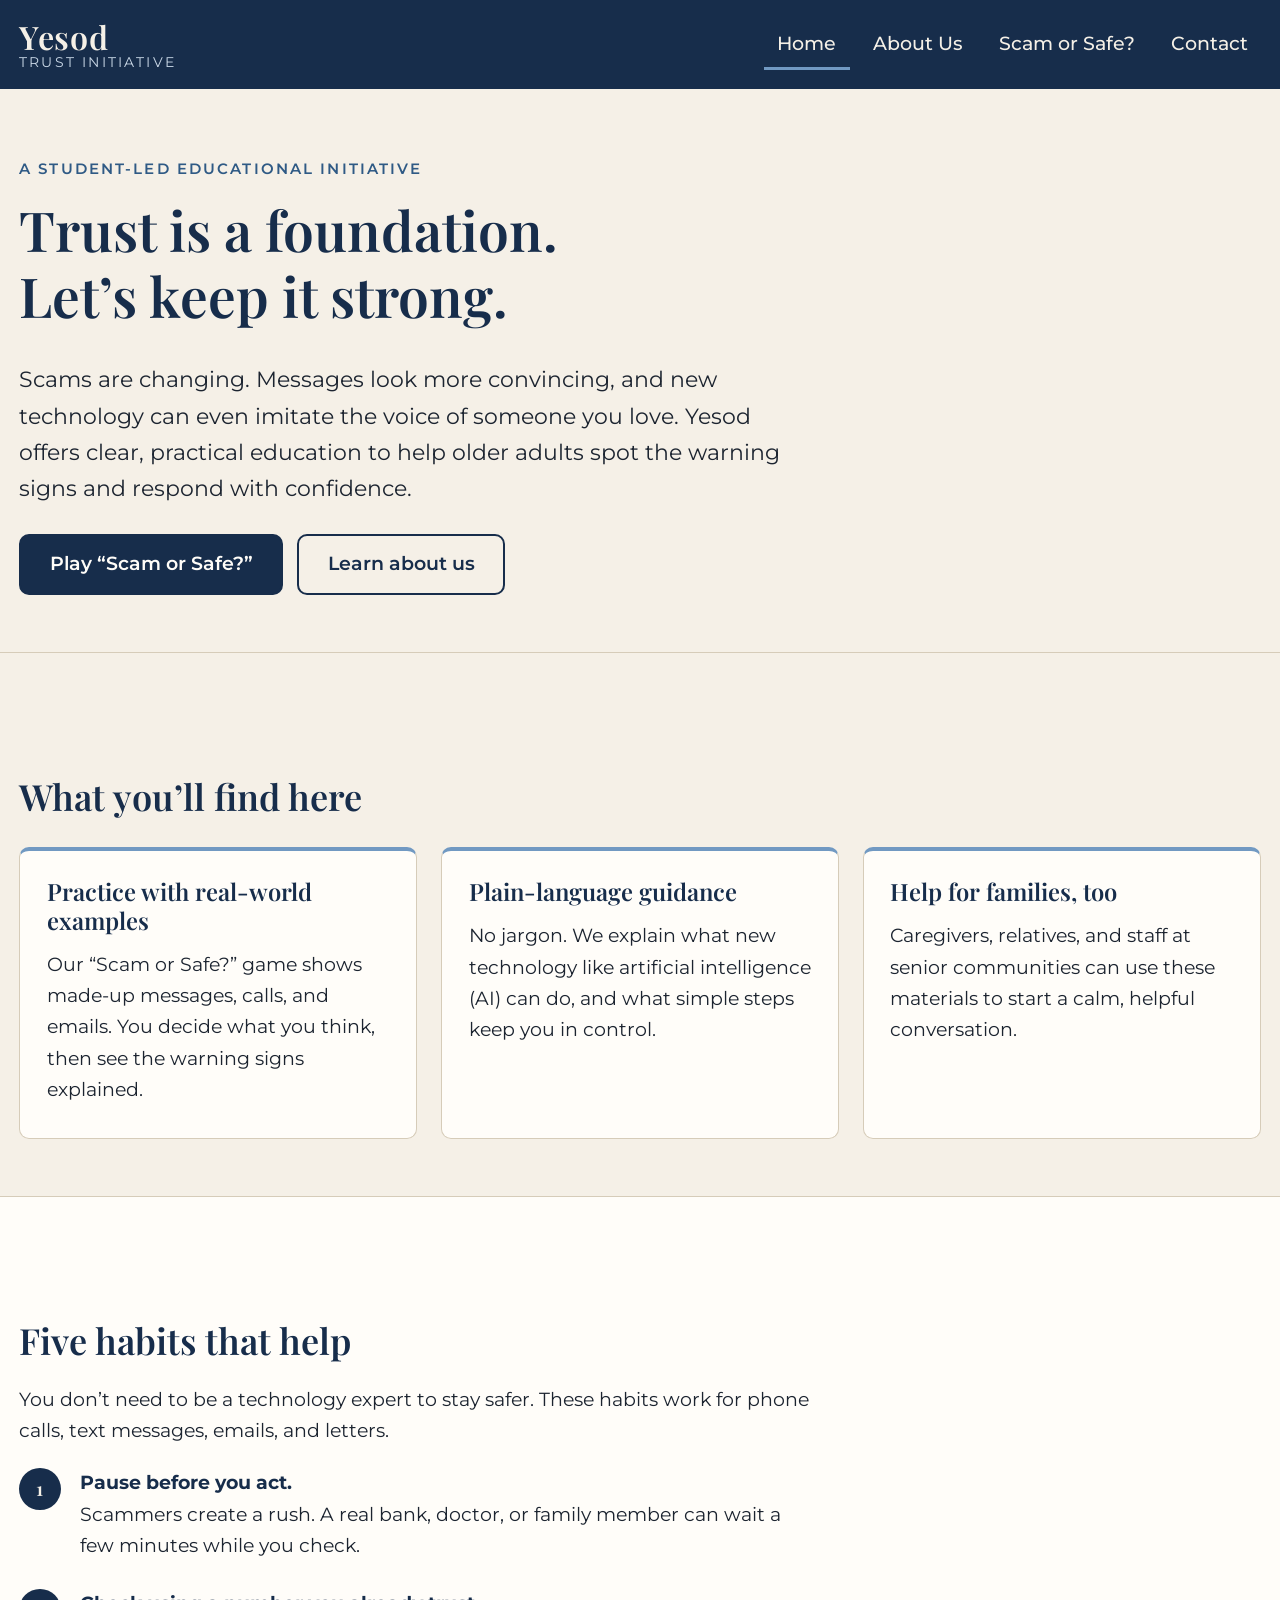
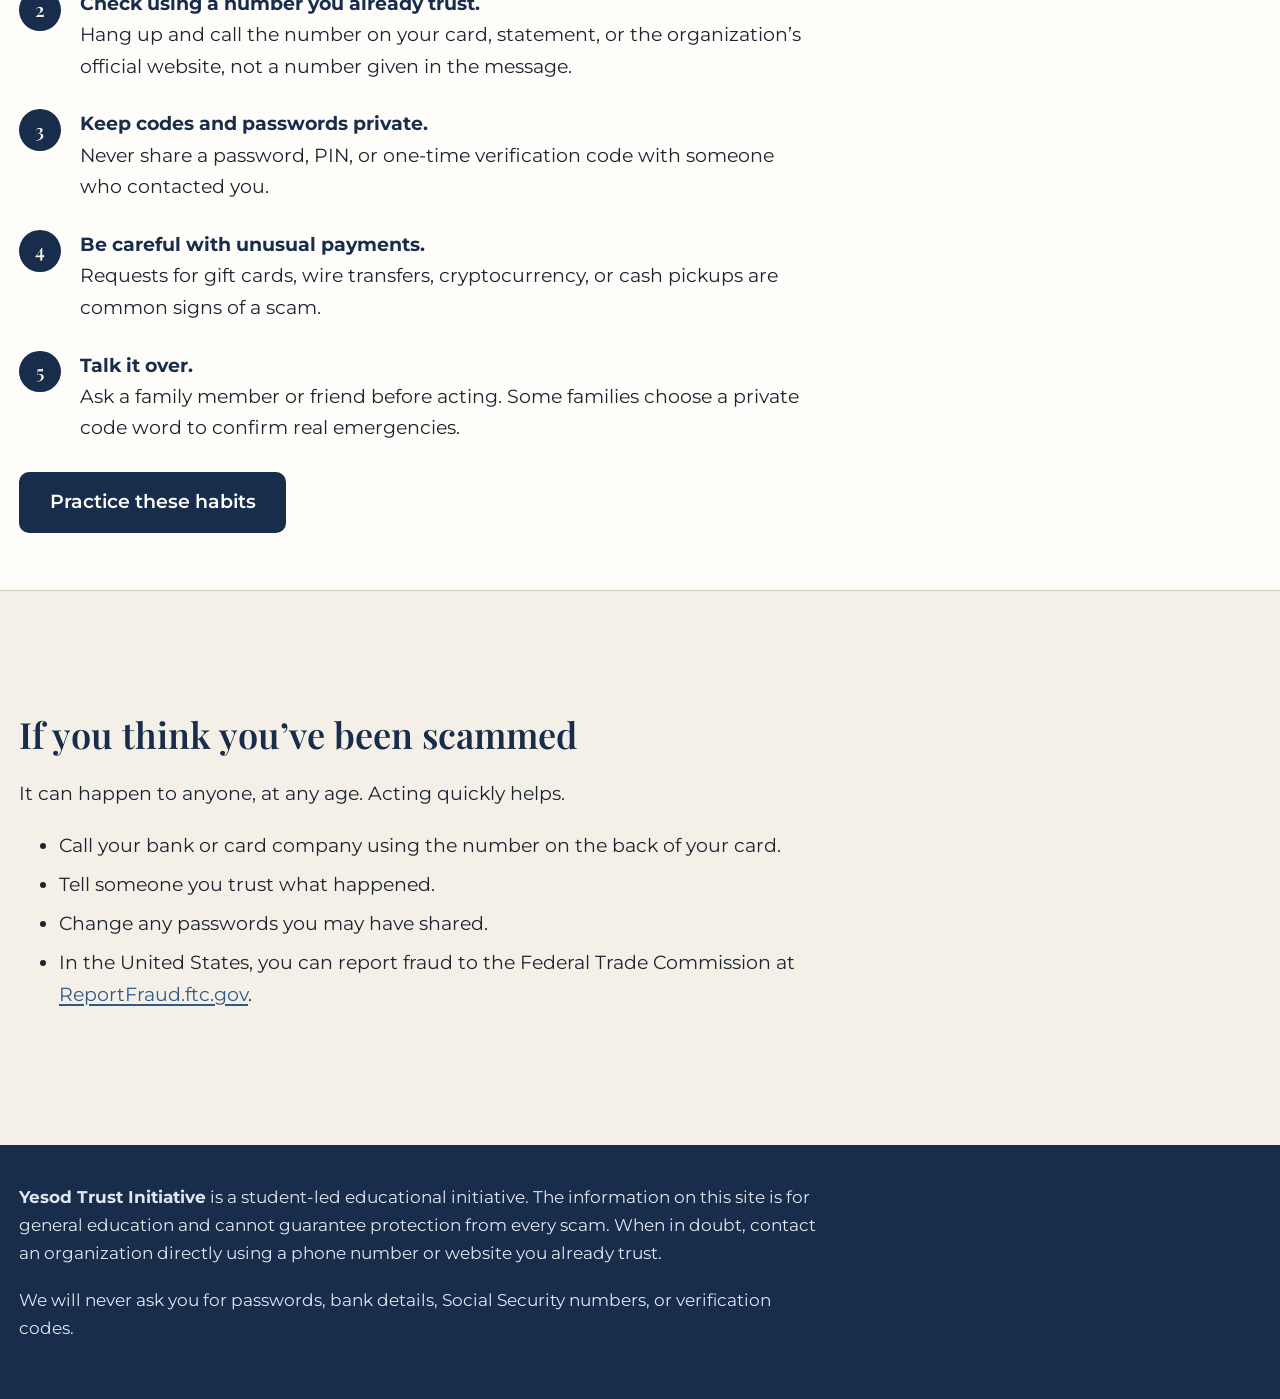
==== index.html @ 9837e4c4 "Build Yesod Trust Initiative website Static site with Home, About Us, Scam or Safe? game (12 fiction" ====
<!DOCTYPE html>
<html lang="en">
<head>
  <meta charset="utf-8">
  <meta name="viewport" content="width=device-width, initial-scale=1">
  <title>Yesod Trust Initiative</title>
  <meta name="description" content="A student-led educational initiative helping older adults recognize modern scams, understand AI-enabled fraud, and protect the trust between families.">
  <link rel="stylesheet" href="css/styles.css">
</head>
<body>
  <a class="skip-link" href="#main">Skip to main content</a>

  <header class="site-header">
    <div class="container">
      <a class="wordmark" href="index.html">
        <span class="wordmark-name">Yesod</span>
        <span class="wordmark-sub">Trust Initiative</span>
      </a>
      <nav class="site-nav" aria-label="Main">
        <ul>
          <li><a href="index.html" aria-current="page">Home</a></li>
          <li><a href="about.html">About Us</a></li>
          <li><a href="game.html">Scam or Safe?</a></li>
          <li><a href="contact.html">Contact</a></li>
        </ul>
      </nav>
    </div>
  </header>

  <main id="main">
    <section class="intro">
      <div class="container">
        <p class="eyebrow">A student-led educational initiative</p>
        <h1>Trust is a foundation.<br>Let’s keep it strong.</h1>
        <p class="lead">Scams are changing. Messages look more convincing, and new technology can even imitate the voice of someone you love. Yesod offers clear, practical education to help older adults spot the warning signs and respond with confidence.</p>
        <div class="btn-row">
          <a class="btn" href="game.html">Play “Scam or Safe?”</a>
          <a class="btn btn-secondary" href="about.html">Learn about us</a>
        </div>
      </div>
    </section>

    <section class="section" aria-labelledby="offer-heading">
      <div class="container">
        <h2 id="offer-heading">What you’ll find here</h2>
        <div class="grid">
          <div class="card">
            <h3>Practice with real-world examples</h3>
            <p>Our “Scam or Safe?” game shows made-up messages, calls, and emails. You decide what you think, then see the warning signs explained.</p>
          </div>
          <div class="card">
            <h3>Plain-language guidance</h3>
            <p>No jargon. We explain what new technology like artificial intelligence (AI) can do, and what simple steps keep you in control.</p>
          </div>
          <div class="card">
            <h3>Help for families, too</h3>
            <p>Caregivers, relatives, and staff at senior communities can use these materials to start a calm, helpful conversation.</p>
          </div>
        </div>
      </div>
    </section>

    <section class="section section-alt" aria-labelledby="habits-heading">
      <div class="container">
        <h2 id="habits-heading">Five habits that help</h2>
        <p class="prose">You don’t need to be a technology expert to stay safer. These habits work for phone calls, text messages, emails, and letters.</p>
        <ol class="habits">
          <li><strong>Pause before you act.</strong> Scammers create a rush. A real bank, doctor, or family member can wait a few minutes while you check.</li>
          <li><strong>Check using a number you already trust.</strong> Hang up and call the number on your card, statement, or the organization’s official website, not a number given in the message.</li>
          <li><strong>Keep codes and passwords private.</strong> Never share a password, PIN, or one-time verification code with someone who contacted you.</li>
          <li><strong>Be careful with unusual payments.</strong> Requests for gift cards, wire transfers, cryptocurrency, or cash pickups are common signs of a scam.</li>
          <li><strong>Talk it over.</strong> Ask a family member or friend before acting. Some families choose a private code word to confirm real emergencies.</li>
        </ol>
        <div class="btn-row">
          <a class="btn" href="game.html">Practice these habits</a>
        </div>
      </div>
    </section>

    <section class="section" aria-labelledby="help-heading">
      <div class="container"><div class="prose">
        <h2 id="help-heading">If you think you’ve been scammed</h2>
        <p>It can happen to anyone, at any age. Acting quickly helps.</p>
        <ul>
          <li>Call your bank or card company using the number on the back of your card.</li>
          <li>Tell someone you trust what happened.</li>
          <li>Change any passwords you may have shared.</li>
          <li>In the United States, you can report fraud to the Federal Trade Commission at <a href="https://reportfraud.ftc.gov/">ReportFraud.ftc.gov</a>.</li>
        </ul>
      </div></div>
    </section>
  </main>

  <footer class="site-footer">
    <div class="container">
      <p><strong>Yesod Trust Initiative</strong> is a student-led educational initiative. The information on this site is for general education and cannot guarantee protection from every scam. When in doubt, contact an organization directly using a phone number or website you already trust.</p>
      <p>We will never ask you for passwords, bank details, Social Security numbers, or verification codes.</p>
    </div>
  </footer>
</body>
</html>
---- css/styles.css ----
/* ==========================================================================
   Yesod Trust Initiative — site styles
   Colors and fonts follow the project brief. Edit the tokens below to adjust.
   ========================================================================== */

@font-face {
  font-family: "Playfair Display";
  src: url("../fonts/playfair-display-latin-wght-normal.woff2") format("woff2");
  font-weight: 400 900;
  font-style: normal;
  font-display: swap;
}

@font-face {
  font-family: "Montserrat";
  src: url("../fonts/montserrat-latin-wght-normal.woff2") format("woff2");
  font-weight: 100 900;
  font-style: normal;
  font-display: swap;
}

:root {
  --navy: #172d4b;
  --navy-deep: #0f1f35;
  --ivory: #f5f0e7;
  --ivory-dark: #ebe3d4;
  --soft-blue: #7199c2;
  --blue-text: #2f5a85;       /* darker blue that passes contrast on ivory */
  --white: #fffdf9;
  --ink: #1c2430;
  --muted: #4a5566;
  --rule: #d6ccb9;

  --ok: #1f6b3a;
  --ok-bg: #e6f2ea;
  --warn: #9a2b1f;
  --warn-bg: #fbe9e6;

  --serif: "Playfair Display", Georgia, "Times New Roman", serif;
  --sans: "Montserrat", "Segoe UI", Arial, sans-serif;

  --measure: 42rem;
  --wide: 68rem;
  --radius: 10px;
}

*,
*::before,
*::after {
  box-sizing: border-box;
}

html {
  font-size: 118.75%; /* 19px base for comfortable reading */
  -webkit-text-size-adjust: 100%;
}

body {
  margin: 0;
  background: var(--ivory);
  color: var(--ink);
  font-family: var(--sans);
  line-height: 1.65;
  display: flex;
  flex-direction: column;
  min-height: 100vh;
}

main {
  flex: 1;
}

img {
  max-width: 100%;
  height: auto;
}

h1,
h2,
h3 {
  font-family: var(--serif);
  color: var(--navy);
  line-height: 1.2;
  font-weight: 600;
  margin: 0 0 0.6em;
}

h1 { font-size: clamp(2rem, 5vw, 2.9rem); }
h2 { font-size: clamp(1.5rem, 3.5vw, 1.9rem); margin-top: 1.8em; }
h3 { font-size: 1.25rem; margin-top: 1.4em; }

p,
ul,
ol {
  margin: 0 0 1.1em;
}

li + li {
  margin-top: 0.4em;
}

a {
  color: var(--blue-text);
  text-decoration-thickness: 0.08em;
  text-underline-offset: 0.18em;
}

a:hover {
  color: var(--navy);
}

/* Visible focus for keyboard users */
:focus-visible {
  outline: 3px solid var(--navy);
  outline-offset: 3px;
  border-radius: 4px;
}

.skip-link {
  position: absolute;
  left: 1rem;
  top: -4rem;
  background: var(--navy);
  color: var(--white);
  padding: 0.6rem 1rem;
  border-radius: var(--radius);
  z-index: 10;
}

.skip-link:focus {
  top: 1rem;
  color: var(--white);
}

.container {
  width: 100%;
  max-width: var(--wide);
  margin: 0 auto;
  padding: 0 1rem;
}

.prose {
  max-width: var(--measure);
}

/* ---------- Header ---------- */

.site-header {
  background: var(--navy);
  color: var(--ivory);
}

.site-header .container {
  display: flex;
  flex-wrap: wrap;
  align-items: center;
  justify-content: space-between;
  gap: 0.75rem 2rem;
  padding-top: 1rem;
  padding-bottom: 1rem;
}

.wordmark {
  color: var(--ivory);
  text-decoration: none;
  display: inline-flex;
  flex-direction: column;
  line-height: 1.1;
}

.wordmark:hover {
  color: var(--white);
}

.wordmark-name {
  font-family: var(--serif);
  font-size: 1.7rem;
  font-weight: 600;
  letter-spacing: 0.02em;
}

.wordmark-sub {
  font-size: 0.72rem;
  letter-spacing: 0.16em;
  text-transform: uppercase;
  color: #c9d7e6;
}

.site-nav ul {
  list-style: none;
  margin: 0;
  padding: 0;
  display: flex;
  flex-wrap: wrap;
  gap: 0.25rem 0.5rem;
}

.site-nav li + li {
  margin-top: 0;
}

.site-nav a {
  display: inline-block;
  color: var(--ivory);
  text-decoration: none;
  font-weight: 500;
  padding: 0.45rem 0.7rem;
  border-radius: 6px;
  border-bottom: 3px solid transparent;
}

.site-nav a:hover {
  background: rgba(255, 255, 255, 0.1);
  color: var(--white);
}

.site-nav a[aria-current="page"] {
  border-bottom-color: var(--soft-blue);
  border-radius: 6px 6px 0 0;
}

.site-header :focus-visible {
  outline-color: var(--ivory);
}

/* ---------- Sections ---------- */

.section {
  padding: 3rem 0;
}

.section-alt {
  background: var(--white);
  border-top: 1px solid var(--rule);
  border-bottom: 1px solid var(--rule);
}

.intro {
  padding: 3.5rem 0 3rem;
  border-bottom: 1px solid var(--rule);
}

.eyebrow {
  font-size: 0.8rem;
  font-weight: 600;
  letter-spacing: 0.14em;
  text-transform: uppercase;
  color: var(--blue-text);
  margin-bottom: 0.8rem;
}

.lead {
  font-size: 1.15rem;
  color: var(--ink);
  max-width: var(--measure);
}

.meaning {
  font-family: var(--serif);
  font-style: italic;
  color: var(--muted);
}

/* ---------- Buttons ---------- */

.btn {
  display: inline-block;
  font: inherit;
  font-weight: 600;
  font-size: 1rem;
  line-height: 1.3;
  text-align: center;
  text-decoration: none;
  cursor: pointer;
  padding: 0.85rem 1.5rem;
  min-height: 3rem;
  border-radius: var(--radius);
  border: 2px solid var(--navy);
  background: var(--navy);
  color: var(--white);
}

.btn:hover {
  background: var(--navy-deep);
  color: var(--white);
}

.btn-secondary {
  background: transparent;
  color: var(--navy);
}

.btn-secondary:hover {
  background: var(--ivory-dark);
  color: var(--navy);
}

.btn-row {
  display: flex;
  flex-wrap: wrap;
  gap: 0.75rem;
  margin-top: 1.5rem;
}

/* ---------- Cards and lists ---------- */

.grid {
  display: grid;
  grid-template-columns: repeat(auto-fit, minmax(16rem, 1fr));
  gap: 1.25rem;
  margin-top: 1.5rem;
}

.card {
  background: var(--white);
  border: 1px solid var(--rule);
  border-top: 4px solid var(--soft-blue);
  border-radius: var(--radius);
  padding: 1.4rem 1.4rem 0.6rem;
}

.section-alt .card {
  background: var(--ivory);
}

.card h3 {
  margin-top: 0;
}

.habits {
  list-style: none;
  padding: 0;
  counter-reset: habit;
  max-width: var(--measure);
}

.habits li {
  counter-increment: habit;
  position: relative;
  padding-left: 3.2rem;
  margin-bottom: 1.4rem;
}

.habits li::before {
  content: counter(habit);
  position: absolute;
  left: 0;
  top: 0.05rem;
  width: 2.2rem;
  height: 2.2rem;
  border-radius: 50%;
  background: var(--navy);
  color: var(--ivory);
  font-family: var(--serif);
  font-weight: 600;
  display: grid;
  place-items: center;
}

.habits strong {
  display: block;
  color: var(--navy);
}

.note {
  background: var(--white);
  border-left: 5px solid var(--soft-blue);
  border-radius: 0 var(--radius) var(--radius) 0;
  padding: 1rem 1.25rem;
  max-width: var(--measure);
  margin: 1.5rem 0;
}

.note p:last-child {
  margin-bottom: 0;
}

/* ---------- Contact ---------- */

.contact-list {
  list-style: none;
  padding: 0;
  margin: 1.5rem 0 2rem;
  display: grid;
  gap: 1rem;
  max-width: var(--measure);
}

.contact-list li {
  background: var(--white);
  border: 1px solid var(--rule);
  border-radius: var(--radius);
  padding: 1.1rem 1.3rem;
  margin: 0;
}

.contact-label {
  display: block;
  font-size: 0.8rem;
  font-weight: 600;
  letter-spacing: 0.12em;
  text-transform: uppercase;
  color: var(--muted);
}

.contact-value {
  font-size: 1.2rem;
  font-weight: 600;
  overflow-wrap: anywhere;
}

/* ---------- Footer ---------- */

.site-footer {
  background: var(--navy);
  color: #dfe6ef;
  padding: 2rem 0;
  font-size: 0.9rem;
  margin-top: 3rem;
}

.site-footer p {
  max-width: var(--measure);
}

.site-footer a {
  color: var(--ivory);
}

.site-footer :focus-visible {
  outline-color: var(--ivory);
}

/* ==========================================================================
   Scam or Safe? game
   ========================================================================== */

.game {
  max-width: 44rem;
}

.sim-label {
  display: inline-block;
  font-size: 0.8rem;
  font-weight: 600;
  letter-spacing: 0.08em;
  text-transform: uppercase;
  background: var(--ivory-dark);
  color: var(--navy);
  border: 1px solid var(--rule);
  border-radius: 999px;
  padding: 0.2rem 0.75rem;
}

.progress-wrap {
  margin: 0 0 1.25rem;
}

.progress-text {
  display: flex;
  justify-content: space-between;
  flex-wrap: wrap;
  gap: 0.5rem;
  font-weight: 600;
  color: var(--navy);
  margin-bottom: 0.4rem;
}

.progress-bar {
  height: 0.6rem;
  background: var(--ivory-dark);
  border-radius: 999px;
  overflow: hidden;
  border: 1px solid var(--rule);
}

.progress-fill {
  height: 100%;
  width: 0;
  background: var(--navy);
  transition: width 0.3s ease;
}

.scenario {
  background: var(--white);
  border: 1px solid var(--rule);
  border-radius: var(--radius);
  padding: 1.4rem;
}

.scenario h2 {
  margin-top: 0.6rem;
  font-size: 1.45rem;
}

.channel {
  font-weight: 600;
  color: var(--blue-text);
  font-size: 0.95rem;
}

.setup {
  color: var(--muted);
}

.message {
  background: var(--ivory);
  border: 1px solid var(--rule);
  border-radius: var(--radius);
  padding: 1rem 1.2rem;
  margin: 1rem 0;
}

.message-from {
  font-size: 0.9rem;
  color: var(--muted);
  margin-bottom: 0.5rem;
  overflow-wrap: anywhere;
}

.message-body {
  white-space: pre-line;
  overflow-wrap: anywhere;
  margin: 0;
}

.question {
  font-weight: 600;
  color: var(--navy);
  margin: 1.2rem 0 0.75rem;
}

.choices {
  display: grid;
  grid-template-columns: 1fr 1fr;
  gap: 0.75rem;
}

.choice {
  font-size: 1.1rem;
  padding: 1rem;
}

.choice[aria-pressed="true"] {
  box-shadow: 0 0 0 3px var(--soft-blue);
}

.choice:disabled {
  cursor: default;
  opacity: 1;
}

.choice:disabled:not([aria-pressed="true"]) {
  background: transparent;
  color: var(--muted);
  border-color: var(--rule);
}

.feedback {
  margin-top: 1.25rem;
  border-radius: var(--radius);
  padding: 1.2rem 1.3rem;
  border: 2px solid;
}

.feedback[hidden] {
  display: none;
}

.feedback.is-correct {
  background: var(--ok-bg);
  border-color: var(--ok);
}

.feedback.is-incorrect {
  background: var(--warn-bg);
  border-color: var(--warn);
}

.feedback-title {
  font-family: var(--sans);
  font-size: 1.2rem;
  font-weight: 700;
  margin: 0 0 0.4rem;
  display: flex;
  align-items: center;
  gap: 0.5rem;
}

.feedback.is-correct .feedback-title { color: var(--ok); }
.feedback.is-incorrect .feedback-title { color: var(--warn); }

.feedback-icon {
  display: inline-grid;
  place-items: center;
  width: 1.8rem;
  height: 1.8rem;
  border-radius: 50%;
  color: var(--white);
  font-size: 1rem;
  flex: none;
}

.feedback.is-correct .feedback-icon { background: var(--ok); }
.feedback.is-incorrect .feedback-icon { background: var(--warn); }

.verdict {
  font-weight: 700;
}

.feedback h3 {
  font-family: var(--sans);
  font-size: 1rem;
  font-weight: 700;
  color: var(--ink);
  margin: 1rem 0 0.4rem;
}

.tip {
  background: var(--white);
  border-radius: 8px;
  padding: 0.8rem 1rem;
  margin: 1rem 0 0;
}

.next-row {
  margin-top: 1.2rem;
}

.results {
  background: var(--white);
  border: 1px solid var(--rule);
  border-radius: var(--radius);
  padding: 1.6rem;
}

.score-big {
  font-family: var(--serif);
  font-size: 2.4rem;
  color: var(--navy);
  margin: 0.2rem 0 0.8rem;
}

@media (max-width: 30rem) {
  html { font-size: 112.5%; }
  .choices { grid-template-columns: 1fr; }
  .section { padding: 2.25rem 0; }
  .intro { padding: 2.5rem 0 2.25rem; }
}

@media (prefers-reduced-motion: reduce) {
  * { transition: none !important; scroll-behavior: auto !important; }
}

@media print {
  .site-header, .site-footer, .skip-link, .btn-row { display: none; }
  body { background: #fff; }
}
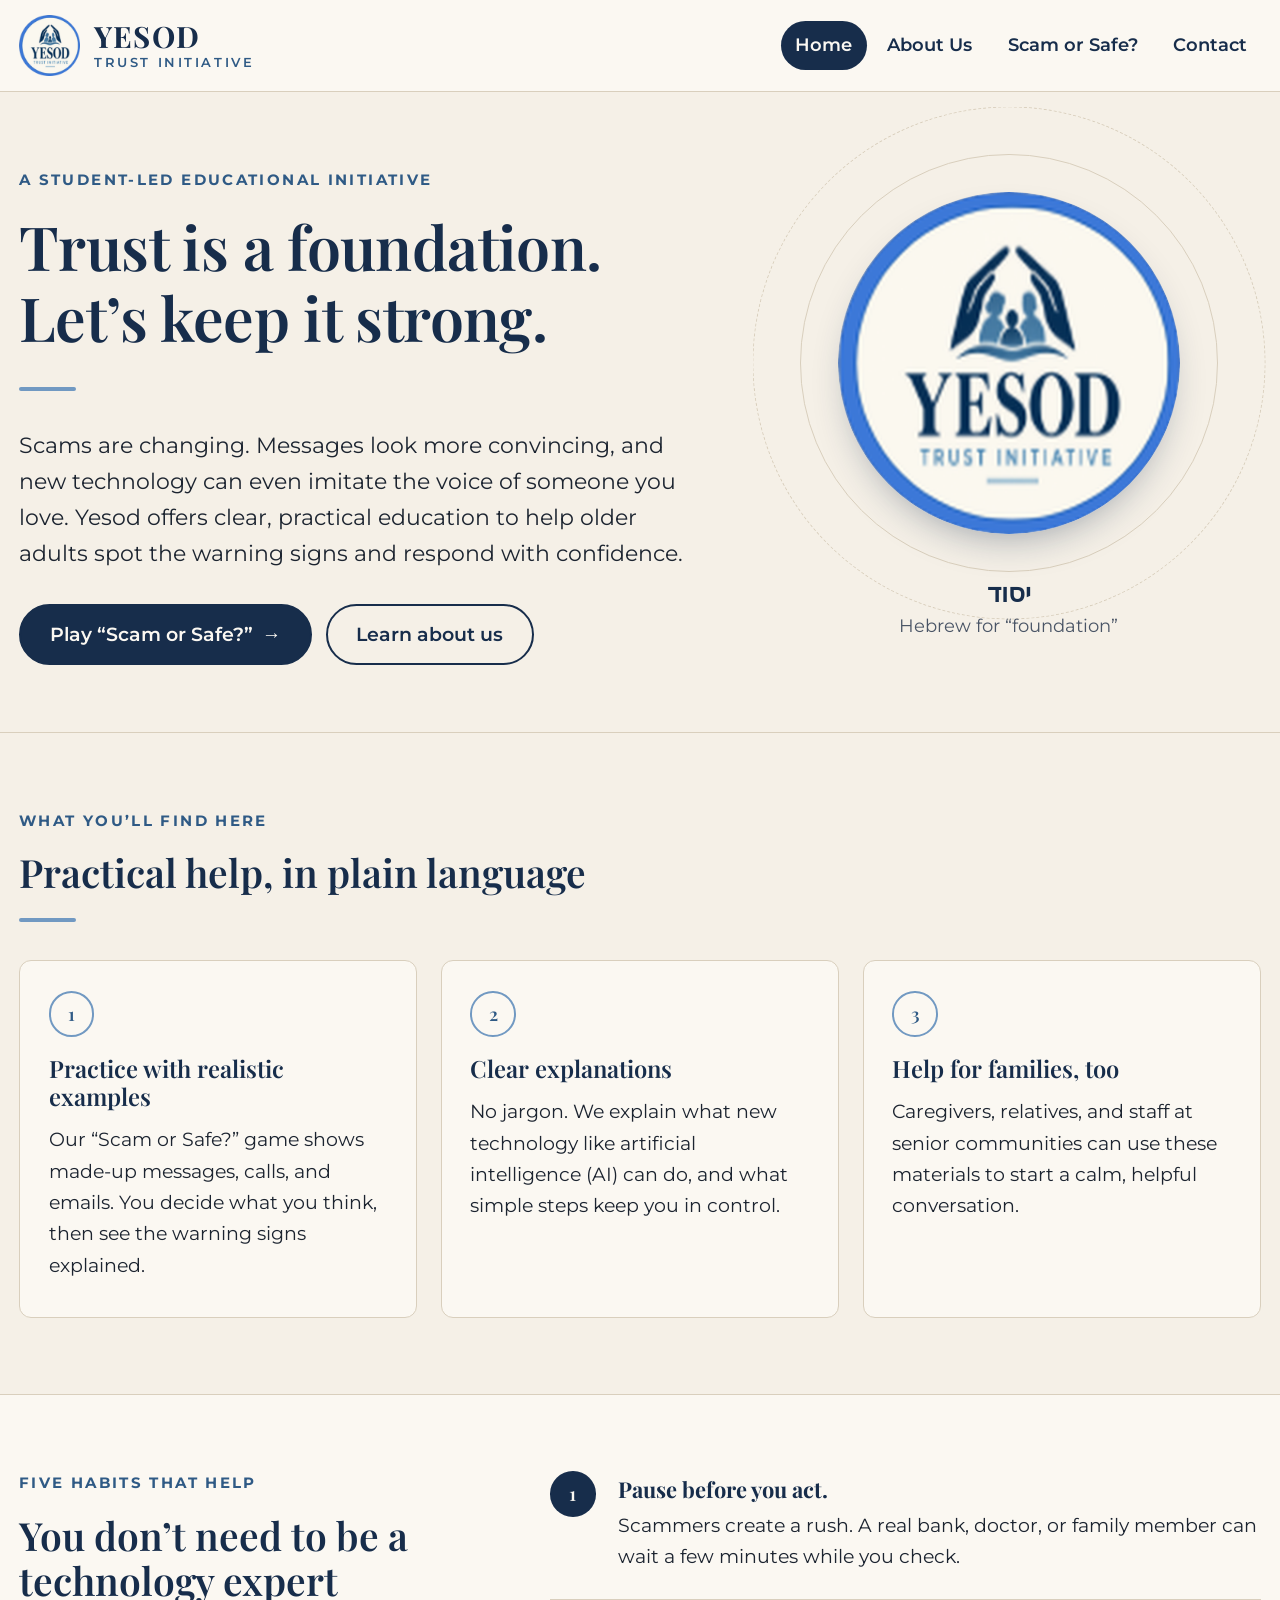
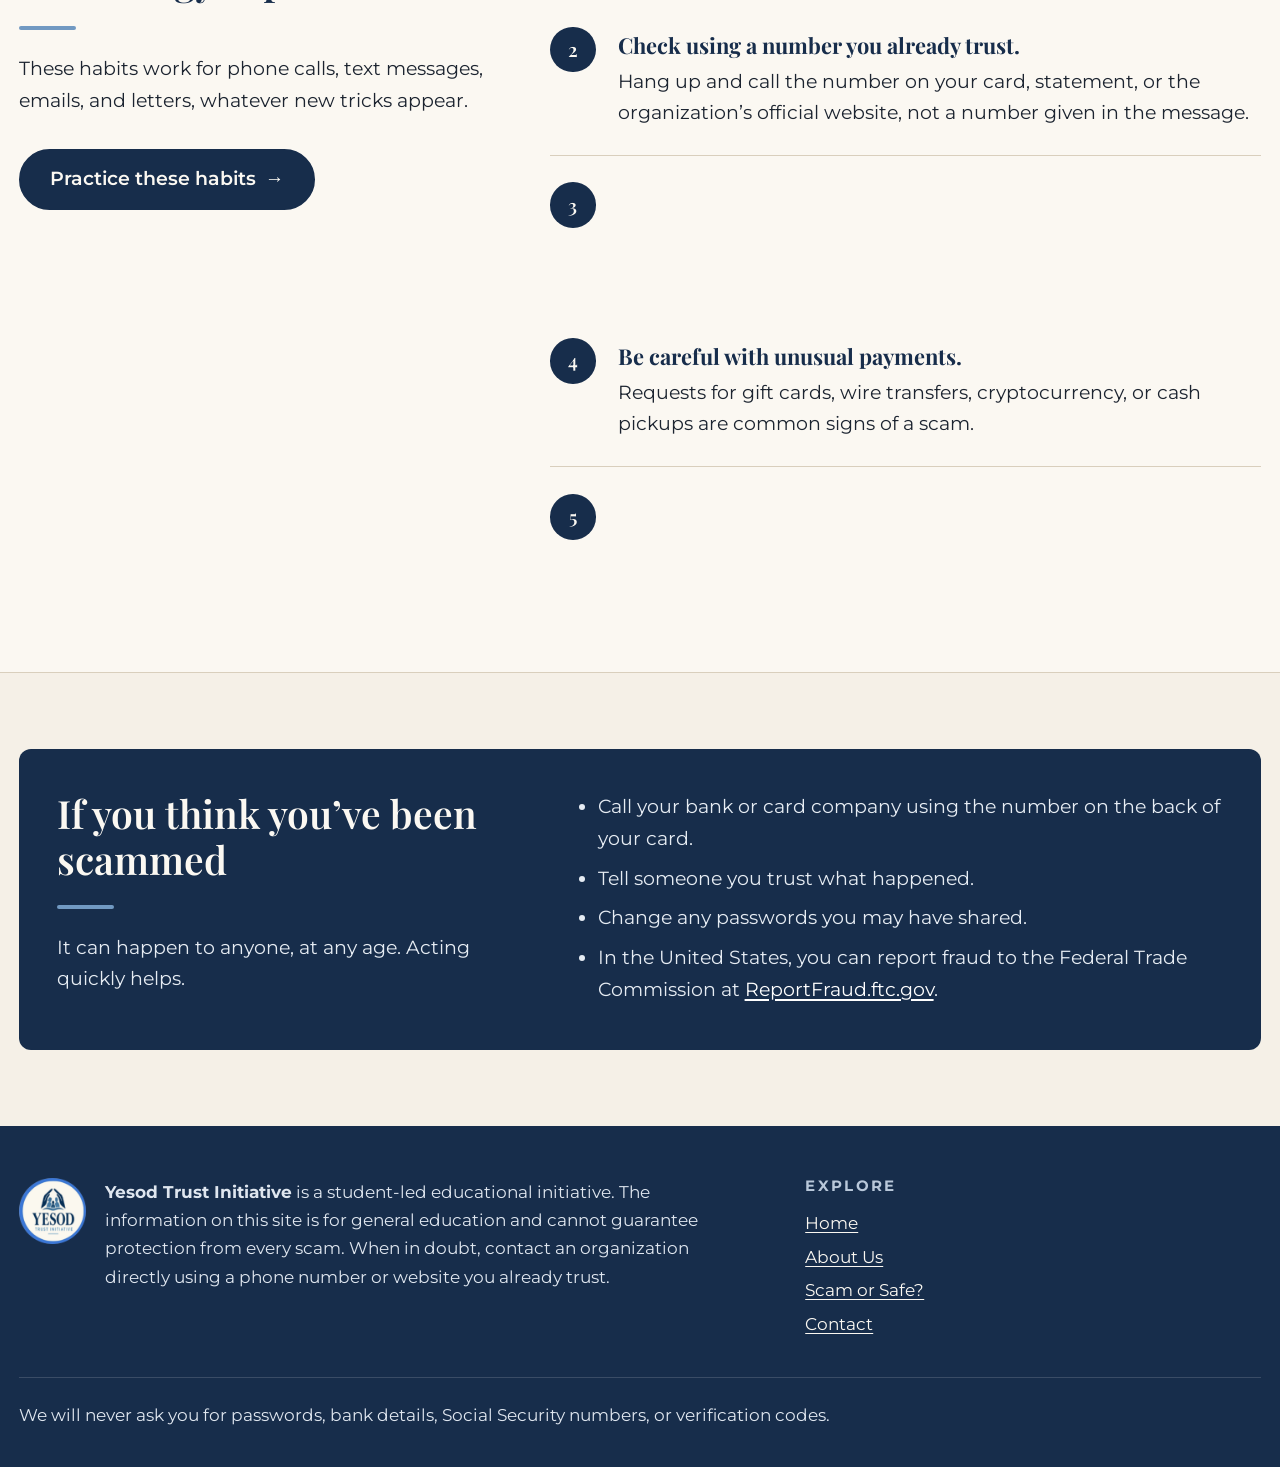
==== commit 4bbf5c51: "Add Yesod logo and refine visual design Logo in header, home page and footer; editorial layout; mess" ====
--- a/index.html
+++ b/index.html
@@ -5,6 +5,8 @@
   <meta name="viewport" content="width=device-width, initial-scale=1">
   <title>Yesod Trust Initiative</title>
   <meta name="description" content="A student-led educational initiative helping older adults recognize modern scams, understand AI-enabled fraud, and protect the trust between families.">
+  <link rel="icon" type="image/png" href="images/favicon.png">
+  <link rel="preload" href="fonts/playfair-display-latin-wght-normal.woff2" as="font" type="font/woff2" crossorigin>
   <link rel="stylesheet" href="css/styles.css">
 </head>
 <body>
@@ -12,9 +14,12 @@
 
   <header class="site-header">
     <div class="container">
-      <a class="wordmark" href="index.html">
-        <span class="wordmark-name">Yesod</span>
-        <span class="wordmark-sub">Trust Initiative</span>
+      <a class="brand" href="index.html">
+        <img src="images/logo.png" alt="" width="64" height="64">
+        <span class="brand-text">
+          <span class="brand-name">Yesod</span>
+          <span class="brand-sub">Trust Initiative</span>
+        </span>
       </a>
       <nav class="site-nav" aria-label="Main">
         <ul>
@@ -28,31 +33,41 @@
   </header>
 
   <main id="main">
-    <section class="intro">
-      <div class="container">
-        <p class="eyebrow">A student-led educational initiative</p>
-        <h1>Trust is a foundation.<br>Let’s keep it strong.</h1>
-        <p class="lead">Scams are changing. Messages look more convincing, and new technology can even imitate the voice of someone you love. Yesod offers clear, practical education to help older adults spot the warning signs and respond with confidence.</p>
-        <div class="btn-row">
-          <a class="btn" href="game.html">Play “Scam or Safe?”</a>
-          <a class="btn btn-secondary" href="about.html">Learn about us</a>
+    <section class="hero">
+      <div class="container hero-grid">
+        <div>
+          <p class="eyebrow">A student-led educational initiative</p>
+          <h1 class="bar">Trust is a foundation. Let’s keep it strong.</h1>
+          <p class="lead">Scams are changing. Messages look more convincing, and new technology can even imitate the voice of someone you love. Yesod offers clear, practical education to help older adults spot the warning signs and respond with confidence.</p>
+          <div class="btn-row">
+            <a class="btn" href="game.html">Play “Scam or Safe?” <span class="arrow" aria-hidden="true">→</span></a>
+            <a class="btn btn-secondary" href="about.html">Learn about us</a>
+          </div>
         </div>
+        <figure class="hero-figure">
+          <img class="hero-logo" src="images/logo.png" alt="Yesod Trust Initiative logo: two hands sheltering a family" width="320" height="320">
+          <figcaption><span class="hebrew" lang="he" dir="rtl">יסוד</span><br>Hebrew for “foundation”</figcaption>
+        </figure>
       </div>
     </section>
 
     <section class="section" aria-labelledby="offer-heading">
       <div class="container">
-        <h2 id="offer-heading">What you’ll find here</h2>
+        <p class="eyebrow">What you’ll find here</p>
+        <h2 id="offer-heading" class="bar">Practical help, in plain language</h2>
         <div class="grid">
           <div class="card">
-            <h3>Practice with real-world examples</h3>
+            <span class="card-num" aria-hidden="true">1</span>
+            <h3>Practice with realistic examples</h3>
             <p>Our “Scam or Safe?” game shows made-up messages, calls, and emails. You decide what you think, then see the warning signs explained.</p>
           </div>
           <div class="card">
-            <h3>Plain-language guidance</h3>
+            <span class="card-num" aria-hidden="true">2</span>
+            <h3>Clear explanations</h3>
             <p>No jargon. We explain what new technology like artificial intelligence (AI) can do, and what simple steps keep you in control.</p>
           </div>
           <div class="card">
+            <span class="card-num" aria-hidden="true">3</span>
             <h3>Help for families, too</h3>
             <p>Caregivers, relatives, and staff at senior communities can use these materials to start a calm, helpful conversation.</p>
           </div>
@@ -61,9 +76,15 @@
     </section>
 
     <section class="section section-alt" aria-labelledby="habits-heading">
-      <div class="container">
-        <h2 id="habits-heading">Five habits that help</h2>
-        <p class="prose">You don’t need to be a technology expert to stay safer. These habits work for phone calls, text messages, emails, and letters.</p>
+      <div class="container split">
+        <div class="split-aside">
+          <p class="eyebrow">Five habits that help</p>
+          <h2 id="habits-heading" class="bar">You don’t need to be a technology expert</h2>
+          <p>These habits work for phone calls, text messages, emails, and letters, whatever new tricks appear.</p>
+          <div class="btn-row">
+            <a class="btn" href="game.html">Practice these habits <span class="arrow" aria-hidden="true">→</span></a>
+          </div>
+        </div>
         <ol class="habits">
           <li><strong>Pause before you act.</strong> Scammers create a rush. A real bank, doctor, or family member can wait a few minutes while you check.</li>
           <li><strong>Check using a number you already trust.</strong> Hang up and call the number on your card, statement, or the organization’s official website, not a number given in the message.</li>
@@ -71,30 +92,47 @@
           <li><strong>Be careful with unusual payments.</strong> Requests for gift cards, wire transfers, cryptocurrency, or cash pickups are common signs of a scam.</li>
           <li><strong>Talk it over.</strong> Ask a family member or friend before acting. Some families choose a private code word to confirm real emergencies.</li>
         </ol>
-        <div class="btn-row">
-          <a class="btn" href="game.html">Practice these habits</a>
-        </div>
       </div>
     </section>
 
     <section class="section" aria-labelledby="help-heading">
-      <div class="container"><div class="prose">
-        <h2 id="help-heading">If you think you’ve been scammed</h2>
-        <p>It can happen to anyone, at any age. Acting quickly helps.</p>
-        <ul>
-          <li>Call your bank or card company using the number on the back of your card.</li>
-          <li>Tell someone you trust what happened.</li>
-          <li>Change any passwords you may have shared.</li>
-          <li>In the United States, you can report fraud to the Federal Trade Commission at <a href="https://reportfraud.ftc.gov/">ReportFraud.ftc.gov</a>.</li>
-        </ul>
-      </div></div>
+      <div class="container">
+        <div class="help-panel">
+          <div>
+            <h2 id="help-heading" class="bar">If you think you’ve been scammed</h2>
+            <p>It can happen to anyone, at any age. Acting quickly helps.</p>
+          </div>
+          <ul>
+            <li>Call your bank or card company using the number on the back of your card.</li>
+            <li>Tell someone you trust what happened.</li>
+            <li>Change any passwords you may have shared.</li>
+            <li>In the United States, you can report fraud to the Federal Trade Commission at <a href="https://reportfraud.ftc.gov/">ReportFraud.ftc.gov</a>.</li>
+          </ul>
+        </div>
+      </div>
     </section>
   </main>
 
   <footer class="site-footer">
     <div class="container">
-      <p><strong>Yesod Trust Initiative</strong> is a student-led educational initiative. The information on this site is for general education and cannot guarantee protection from every scam. When in doubt, contact an organization directly using a phone number or website you already trust.</p>
-      <p>We will never ask you for passwords, bank details, Social Security numbers, or verification codes.</p>
+      <div class="footer-grid">
+        <div class="footer-brand">
+          <img src="images/logo.png" alt="" width="64" height="64">
+          <p><strong>Yesod Trust Initiative</strong> is a student-led educational initiative. The information on this site is for general education and cannot guarantee protection from every scam. When in doubt, contact an organization directly using a phone number or website you already trust.</p>
+        </div>
+        <nav class="footer-nav" aria-label="Footer">
+          <h2>Explore</h2>
+          <ul>
+            <li><a href="index.html">Home</a></li>
+            <li><a href="about.html">About Us</a></li>
+            <li><a href="game.html">Scam or Safe?</a></li>
+            <li><a href="contact.html">Contact</a></li>
+          </ul>
+        </nav>
+      </div>
+      <div class="footer-bottom">
+        <p>We will never ask you for passwords, bank details, Social Security numbers, or verification codes.</p>
+      </div>
     </div>
   </footer>
 </body>
--- a/css/styles.css
+++ b/css/styles.css
@@ -1,6 +1,7 @@
 /* ==========================================================================
-   Yesod Trust Initiative — site styles
+   Yesod Trust Initiative: site styles
    Colors and fonts follow the project brief. Edit the tokens below to adjust.
+   Design motifs echo the logo: the circle and the short blue underline.
    ========================================================================== */
 
 @font-face {
@@ -24,24 +25,25 @@
   --navy-deep: #0f1f35;
   --ivory: #f5f0e7;
   --ivory-dark: #ebe3d4;
+  --paper: #fbf8f2;
   --soft-blue: #7199c2;
   --blue-text: #2f5a85;       /* darker blue that passes contrast on ivory */
-  --white: #fffdf9;
   --ink: #1c2430;
   --muted: #4a5566;
-  --rule: #d6ccb9;
+  --rule: #d9cfbd;
 
   --ok: #1f6b3a;
-  --ok-bg: #e6f2ea;
+  --ok-bg: #e7f2ea;
   --warn: #9a2b1f;
-  --warn-bg: #fbe9e6;
+  --warn-bg: #fbeae6;
 
   --serif: "Playfair Display", Georgia, "Times New Roman", serif;
   --sans: "Montserrat", "Segoe UI", Arial, sans-serif;
 
-  --measure: 42rem;
-  --wide: 68rem;
-  --radius: 10px;
+  --measure: 40rem;
+  --wide: 70rem;
+  --radius: 12px;
+  --shadow: 0 1px 2px rgba(23, 45, 75, 0.06), 0 8px 24px -12px rgba(23, 45, 75, 0.18);
 }
 
 *,
@@ -80,14 +82,25 @@
 h3 {
   font-family: var(--serif);
   color: var(--navy);
-  line-height: 1.2;
+  line-height: 1.18;
   font-weight: 600;
   margin: 0 0 0.6em;
 }
 
-h1 { font-size: clamp(2rem, 5vw, 2.9rem); }
-h2 { font-size: clamp(1.5rem, 3.5vw, 1.9rem); margin-top: 1.8em; }
-h3 { font-size: 1.25rem; margin-top: 1.4em; }
+h1 {
+  font-size: clamp(2.1rem, 5.2vw, 3.2rem);
+  letter-spacing: -0.01em;
+}
+
+h2 {
+  font-size: clamp(1.55rem, 3.4vw, 2.05rem);
+  margin-top: 1.8em;
+}
+
+h3 {
+  font-size: 1.25rem;
+  margin-top: 1.4em;
+}
 
 p,
 ul,
@@ -96,7 +109,7 @@
 }
 
 li + li {
-  margin-top: 0.4em;
+  margin-top: 0.45em;
 }
 
 a {
@@ -109,7 +122,6 @@
   color: var(--navy);
 }
 
-/* Visible focus for keyboard users */
 :focus-visible {
   outline: 3px solid var(--navy);
   outline-offset: 3px;
@@ -121,7 +133,7 @@
   left: 1rem;
   top: -4rem;
   background: var(--navy);
-  color: var(--white);
+  color: #fff;
   padding: 0.6rem 1rem;
   border-radius: var(--radius);
   z-index: 10;
@@ -129,7 +141,7 @@
 
 .skip-link:focus {
   top: 1rem;
-  color: var(--white);
+  color: #fff;
 }
 
 .container {
@@ -143,11 +155,34 @@
   max-width: var(--measure);
 }
 
+.visually-hidden {
+  position: absolute !important;
+  width: 1px;
+  height: 1px;
+  padding: 0;
+  margin: -1px;
+  overflow: hidden;
+  clip: rect(0, 0, 0, 0);
+  white-space: nowrap;
+  border: 0;
+}
+
+/* The short blue bar under headings, taken from the logo */
+.bar::after {
+  content: "";
+  display: block;
+  width: 3rem;
+  height: 4px;
+  border-radius: 2px;
+  background: var(--soft-blue);
+  margin-top: 0.55em;
+}
+
 /* ---------- Header ---------- */
 
 .site-header {
-  background: var(--navy);
-  color: var(--ivory);
+  background: var(--paper);
+  border-bottom: 1px solid var(--rule);
 }
 
 .site-header .container {
@@ -156,34 +191,45 @@
   align-items: center;
   justify-content: space-between;
   gap: 0.75rem 2rem;
-  padding-top: 1rem;
-  padding-bottom: 1rem;
-}
-
-.wordmark {
-  color: var(--ivory);
+  padding-top: 0.8rem;
+  padding-bottom: 0.8rem;
+}
+
+.brand {
+  display: inline-flex;
+  align-items: center;
+  gap: 0.75rem;
   text-decoration: none;
-  display: inline-flex;
+  color: var(--navy);
+}
+
+.brand img {
+  width: 3.2rem;
+  height: 3.2rem;
+  flex: none;
+}
+
+.brand-text {
+  display: flex;
   flex-direction: column;
-  line-height: 1.1;
-}
-
-.wordmark:hover {
-  color: var(--white);
-}
-
-.wordmark-name {
+  line-height: 1.05;
+}
+
+.brand-name {
   font-family: var(--serif);
-  font-size: 1.7rem;
+  font-size: 1.55rem;
+  font-weight: 700;
+  letter-spacing: 0.04em;
+  text-transform: uppercase;
+}
+
+.brand-sub {
+  font-size: 0.68rem;
   font-weight: 600;
-  letter-spacing: 0.02em;
-}
-
-.wordmark-sub {
-  font-size: 0.72rem;
-  letter-spacing: 0.16em;
+  letter-spacing: 0.2em;
   text-transform: uppercase;
-  color: #c9d7e6;
+  color: var(--blue-text);
+  margin-top: 0.2rem;
 }
 
 .site-nav ul {
@@ -192,7 +238,7 @@
   padding: 0;
   display: flex;
   flex-wrap: wrap;
-  gap: 0.25rem 0.5rem;
+  gap: 0.2rem 0.35rem;
 }
 
 .site-nav li + li {
@@ -201,52 +247,107 @@
 
 .site-nav a {
   display: inline-block;
-  color: var(--ivory);
+  color: var(--navy);
   text-decoration: none;
-  font-weight: 500;
-  padding: 0.45rem 0.7rem;
-  border-radius: 6px;
-  border-bottom: 3px solid transparent;
+  font-weight: 600;
+  font-size: 0.95rem;
+  padding: 0.5rem 0.75rem;
+  border-radius: 999px;
 }
 
 .site-nav a:hover {
-  background: rgba(255, 255, 255, 0.1);
-  color: var(--white);
+  background: var(--ivory-dark);
+  color: var(--navy);
 }
 
 .site-nav a[aria-current="page"] {
-  border-bottom-color: var(--soft-blue);
-  border-radius: 6px 6px 0 0;
-}
-
-.site-header :focus-visible {
-  outline-color: var(--ivory);
-}
-
-/* ---------- Sections ---------- */
-
-.section {
-  padding: 3rem 0;
-}
-
-.section-alt {
-  background: var(--white);
-  border-top: 1px solid var(--rule);
+  background: var(--navy);
+  color: var(--paper);
+}
+
+/* ---------- Page openings ---------- */
+
+.hero {
+  padding: 4rem 0 3.5rem;
   border-bottom: 1px solid var(--rule);
-}
-
-.intro {
-  padding: 3.5rem 0 3rem;
+  overflow: hidden;
+}
+
+.hero-grid {
+  display: grid;
+  grid-template-columns: minmax(0, 1.35fr) minmax(0, 1fr);
+  gap: 3rem;
+  align-items: center;
+}
+
+.hero-figure {
+  position: relative;
+  justify-self: center;
+  margin: 0;
+  text-align: center;
+}
+
+/* Concentric rings behind the logo, echoing its circle */
+.hero-figure::before,
+.hero-figure::after {
+  content: "";
+  position: absolute;
+  left: 50%;
+  top: 9rem;
+  border-radius: 50%;
+  transform: translate(-50%, -50%);
+  pointer-events: none;
+}
+
+.hero-figure::before {
+  width: 22rem;
+  height: 22rem;
+  border: 1px solid var(--rule);
+}
+
+.hero-figure::after {
+  width: 27rem;
+  height: 27rem;
+  border: 1px dashed var(--rule);
+}
+
+.hero-logo {
+  position: relative;
+  z-index: 1;
+  width: 18rem;
+  height: 18rem;
+  border-radius: 50%;
+  box-shadow: 0 18px 40px -18px rgba(23, 45, 75, 0.45);
+}
+
+.hero-figure figcaption {
+  position: relative;
+  z-index: 1;
+  margin-top: 1.4rem;
+  color: var(--muted);
+  font-size: 0.95rem;
+}
+
+.hebrew {
+  font-family: var(--serif);
+  font-size: 1.35rem;
+  color: var(--navy);
+  font-weight: 600;
+}
+
+.page-intro {
+  padding: 3.25rem 0 2.75rem;
   border-bottom: 1px solid var(--rule);
+  background: var(--paper);
 }
 
 .eyebrow {
-  font-size: 0.8rem;
-  font-weight: 600;
-  letter-spacing: 0.14em;
+  font-size: 0.78rem;
+  font-weight: 700;
+  letter-spacing: 0.16em;
   text-transform: uppercase;
   color: var(--blue-text);
-  margin-bottom: 0.8rem;
+  margin-bottom: 0.9rem;
 }
 
 .lead {
@@ -255,16 +356,42 @@
   max-width: var(--measure);
 }
 
-.meaning {
-  font-family: var(--serif);
-  font-style: italic;
-  color: var(--muted);
+/* ---------- Sections ---------- */
+
+.section {
+  padding: 4rem 0;
+}
+
+.section-alt {
+  background: var(--paper);
+  border-top: 1px solid var(--rule);
+  border-bottom: 1px solid var(--rule);
+}
+
+.section h2:first-child,
+.section .eyebrow + h2 {
+  margin-top: 0;
+}
+
+.split {
+  display: grid;
+  grid-template-columns: minmax(0, 1fr) minmax(0, 1.5fr);
+  gap: 3rem;
+  align-items: start;
+}
+
+.split-aside {
+  position: sticky;
+  top: 1.5rem;
 }
 
 /* ---------- Buttons ---------- */
 
 .btn {
-  display: inline-block;
+  display: inline-flex;
+  align-items: center;
+  justify-content: center;
+  gap: 0.5rem;
   font: inherit;
   font-weight: 600;
   font-size: 1rem;
@@ -274,15 +401,16 @@
   cursor: pointer;
   padding: 0.85rem 1.5rem;
   min-height: 3rem;
-  border-radius: var(--radius);
+  border-radius: 999px;
   border: 2px solid var(--navy);
   background: var(--navy);
-  color: var(--white);
+  color: var(--paper);
 }
 
 .btn:hover {
   background: var(--navy-deep);
-  color: var(--white);
+  border-color: var(--navy-deep);
+  color: var(--paper);
 }
 
 .btn-secondary {
@@ -292,14 +420,23 @@
 
 .btn-secondary:hover {
   background: var(--ivory-dark);
-  color: var(--navy);
+  border-color: var(--navy);
+  color: var(--navy);
+}
+
+.btn .arrow {
+  transition: transform 0.15s ease;
+}
+
+.btn:hover .arrow {
+  transform: translateX(3px);
 }
 
 .btn-row {
   display: flex;
   flex-wrap: wrap;
   gap: 0.75rem;
-  margin-top: 1.5rem;
+  margin-top: 1.75rem;
 }
 
 /* ---------- Cards and lists ---------- */
@@ -308,15 +445,14 @@
   display: grid;
   grid-template-columns: repeat(auto-fit, minmax(16rem, 1fr));
   gap: 1.25rem;
-  margin-top: 1.5rem;
+  margin-top: 2rem;
 }
 
 .card {
-  background: var(--white);
+  background: var(--paper);
   border: 1px solid var(--rule);
-  border-top: 4px solid var(--soft-blue);
   border-radius: var(--radius);
-  padding: 1.4rem 1.4rem 0.6rem;
+  padding: 1.6rem 1.5rem 0.8rem;
 }
 
 .section-alt .card {
@@ -324,33 +460,53 @@
 }
 
 .card h3 {
-  margin-top: 0;
+  margin-top: 0.9rem;
+}
+
+.card-num {
+  font-family: var(--serif);
+  font-size: 0.95rem;
+  font-weight: 600;
+  color: var(--blue-text);
+  display: inline-grid;
+  place-items: center;
+  width: 2.4rem;
+  height: 2.4rem;
+  border-radius: 50%;
+  border: 2px solid var(--soft-blue);
 }
 
 .habits {
   list-style: none;
   padding: 0;
+  margin: 0;
   counter-reset: habit;
-  max-width: var(--measure);
 }
 
 .habits li {
   counter-increment: habit;
   position: relative;
-  padding-left: 3.2rem;
-  margin-bottom: 1.4rem;
+  padding: 0 0 1.4rem 3.6rem;
+  margin: 0 0 1.4rem;
+  border-bottom: 1px solid var(--rule);
+}
+
+.habits li:last-child {
+  border-bottom: 0;
+  margin-bottom: 0;
+  padding-bottom: 0;
 }
 
 .habits li::before {
   content: counter(habit);
   position: absolute;
   left: 0;
-  top: 0.05rem;
-  width: 2.2rem;
-  height: 2.2rem;
+  top: 0;
+  width: 2.4rem;
+  height: 2.4rem;
   border-radius: 50%;
   background: var(--navy);
-  color: var(--ivory);
+  color: var(--paper);
   font-family: var(--serif);
   font-weight: 600;
   display: grid;
@@ -359,11 +515,15 @@
 
 .habits strong {
   display: block;
-  color: var(--navy);
+  font-family: var(--serif);
+  font-size: 1.15rem;
+  color: var(--navy);
+  margin-bottom: 0.15rem;
 }
 
 .note {
-  background: var(--white);
+  background: var(--paper);
+  border: 1px solid var(--rule);
   border-left: 5px solid var(--soft-blue);
   border-radius: 0 var(--radius) var(--radius) 0;
   padding: 1rem 1.25rem;
@@ -375,37 +535,138 @@
   margin-bottom: 0;
 }
 
+.help-panel {
+  background: var(--navy);
+  color: #e6ecf3;
+  border-radius: var(--radius);
+  padding: 2.25rem 2rem 1.25rem;
+  display: grid;
+  grid-template-columns: minmax(0, 1fr) minmax(0, 1.5fr);
+  gap: 1rem 3rem;
+}
+
+.help-panel h2 {
+  color: var(--paper);
+  margin-top: 0;
+}
+
+.help-panel .bar::after {
+  background: var(--soft-blue);
+}
+
+.help-panel a {
+  color: #fff;
+}
+
+.help-panel :focus-visible {
+  outline-color: var(--paper);
+}
+
+/* ---------- About ---------- */
+
+.principles {
+  list-style: none;
+  padding: 0;
+  display: grid;
+  grid-template-columns: repeat(auto-fit, minmax(15rem, 1fr));
+  gap: 1rem;
+  margin: 1.5rem 0 0;
+}
+
+.principles li {
+  margin: 0;
+  background: var(--paper);
+  border: 1px solid var(--rule);
+  border-radius: var(--radius);
+  padding: 1.2rem 1.3rem;
+}
+
+.principles strong {
+  display: block;
+  font-family: var(--serif);
+  font-size: 1.15rem;
+  color: var(--navy);
+  margin-bottom: 0.3rem;
+}
+
+.name-block {
+  display: flex;
+  align-items: center;
+  gap: 1.5rem;
+  flex-wrap: wrap;
+}
+
+.name-block .hebrew-large {
+  font-family: var(--serif);
+  font-size: 3.5rem;
+  line-height: 1;
+  color: var(--navy);
+}
+
 /* ---------- Contact ---------- */
 
 .contact-list {
   list-style: none;
   padding: 0;
-  margin: 1.5rem 0 2rem;
+  margin: 0 0 2rem;
   display: grid;
+  grid-template-columns: repeat(auto-fit, minmax(16rem, 1fr));
   gap: 1rem;
-  max-width: var(--measure);
 }
 
 .contact-list li {
-  background: var(--white);
+  margin: 0;
+}
+
+.contact-card {
+  display: flex;
+  align-items: center;
+  gap: 1rem;
+  background: var(--paper);
   border: 1px solid var(--rule);
   border-radius: var(--radius);
-  padding: 1.1rem 1.3rem;
-  margin: 0;
+  padding: 1.2rem 1.3rem;
+  text-decoration: none;
+  color: var(--ink);
+  box-shadow: var(--shadow);
+  height: 100%;
+}
+
+.contact-card:hover {
+  border-color: var(--soft-blue);
+  color: var(--ink);
+}
+
+.contact-icon {
+  flex: none;
+  width: 3rem;
+  height: 3rem;
+  border-radius: 50%;
+  background: var(--navy);
+  color: var(--paper);
+  display: grid;
+  place-items: center;
+}
+
+.contact-icon svg {
+  width: 1.35rem;
+  height: 1.35rem;
 }
 
 .contact-label {
   display: block;
-  font-size: 0.8rem;
-  font-weight: 600;
-  letter-spacing: 0.12em;
+  font-size: 0.78rem;
+  font-weight: 700;
+  letter-spacing: 0.14em;
   text-transform: uppercase;
   color: var(--muted);
 }
 
 .contact-value {
-  font-size: 1.2rem;
+  display: block;
+  font-size: 1.1rem;
   font-weight: 600;
+  color: var(--blue-text);
   overflow-wrap: anywhere;
 }
 
@@ -414,21 +675,68 @@
 .site-footer {
   background: var(--navy);
   color: #dfe6ef;
-  padding: 2rem 0;
+  padding: 2.75rem 0 2rem;
   font-size: 0.9rem;
-  margin-top: 3rem;
-}
-
-.site-footer p {
+}
+
+.footer-grid {
+  display: grid;
+  grid-template-columns: minmax(0, 1.6fr) minmax(0, 1fr);
+  gap: 2rem 3rem;
+}
+
+.footer-brand {
+  display: flex;
+  gap: 1rem;
+  align-items: flex-start;
+}
+
+.footer-brand img {
+  width: 3.5rem;
+  height: 3.5rem;
+  flex: none;
+}
+
+.footer-brand p {
   max-width: var(--measure);
 }
 
+.footer-nav h2 {
+  font-family: var(--sans);
+  font-size: 0.78rem;
+  font-weight: 700;
+  letter-spacing: 0.16em;
+  text-transform: uppercase;
+  color: #b9c8da;
+  margin: 0 0 0.7rem;
+}
+
+.footer-nav ul {
+  list-style: none;
+  padding: 0;
+  margin: 0;
+}
+
+.footer-nav li + li {
+  margin-top: 0.3rem;
+}
+
 .site-footer a {
-  color: var(--ivory);
+  color: var(--paper);
+}
+
+.footer-bottom {
+  border-top: 1px solid rgba(255, 255, 255, 0.15);
+  margin-top: 2rem;
+  padding-top: 1.25rem;
+}
+
+.footer-bottom p {
+  margin: 0;
 }
 
 .site-footer :focus-visible {
-  outline-color: var(--ivory);
+  outline-color: var(--paper);
 }
 
 /* ==========================================================================
@@ -436,20 +744,36 @@
    ========================================================================== */
 
 .game {
-  max-width: 44rem;
+  max-width: 46rem;
+  margin: 0 auto;
 }
 
 .sim-label {
-  display: inline-block;
-  font-size: 0.8rem;
-  font-weight: 600;
-  letter-spacing: 0.08em;
+  display: inline-flex;
+  align-items: center;
+  gap: 0.4rem;
+  font-size: 0.75rem;
+  font-weight: 700;
+  letter-spacing: 0.1em;
   text-transform: uppercase;
   background: var(--ivory-dark);
   color: var(--navy);
+  border-radius: 999px;
+  padding: 0.25rem 0.8rem;
+}
+
+.start-card,
+.scenario,
+.results {
+  background: var(--paper);
   border: 1px solid var(--rule);
-  border-radius: 999px;
-  padding: 0.2rem 0.75rem;
+  border-radius: var(--radius);
+  padding: 1.75rem;
+  box-shadow: var(--shadow);
+}
+
+.start-card h2 {
+  margin-top: 0.9rem;
 }
 
 .progress-wrap {
@@ -463,58 +787,66 @@
   gap: 0.5rem;
   font-weight: 600;
   color: var(--navy);
-  margin-bottom: 0.4rem;
-}
-
-.progress-bar {
-  height: 0.6rem;
+  margin-bottom: 0.5rem;
+}
+
+.progress-steps {
+  display: grid;
+  grid-auto-flow: column;
+  grid-auto-columns: 1fr;
+  gap: 4px;
+}
+
+.progress-steps span {
+  height: 0.5rem;
+  border-radius: 999px;
   background: var(--ivory-dark);
-  border-radius: 999px;
-  overflow: hidden;
   border: 1px solid var(--rule);
 }
 
-.progress-fill {
-  height: 100%;
-  width: 0;
+.progress-steps span.done {
   background: var(--navy);
-  transition: width 0.3s ease;
-}
-
-.scenario {
-  background: var(--white);
-  border: 1px solid var(--rule);
-  border-radius: var(--radius);
-  padding: 1.4rem;
+  border-color: var(--navy);
+}
+
+.progress-steps span.current {
+  background: var(--soft-blue);
+  border-color: var(--soft-blue);
 }
 
 .scenario h2 {
-  margin-top: 0.6rem;
-  font-size: 1.45rem;
+  margin: 0.9rem 0 0.4rem;
+  font-size: 1.6rem;
 }
 
 .channel {
+  display: inline-flex;
+  align-items: center;
+  gap: 0.45rem;
   font-weight: 600;
   color: var(--blue-text);
   font-size: 0.95rem;
+  margin-bottom: 0.6rem;
+}
+
+.channel svg {
+  width: 1.15rem;
+  height: 1.15rem;
 }
 
 .setup {
   color: var(--muted);
 }
 
+/* Message presentation varies by how it arrived */
 .message {
-  background: var(--ivory);
-  border: 1px solid var(--rule);
-  border-radius: var(--radius);
-  padding: 1rem 1.2rem;
-  margin: 1rem 0;
+  margin: 1.25rem 0;
 }
 
 .message-from {
-  font-size: 0.9rem;
+  font-size: 0.88rem;
   color: var(--muted);
-  margin-bottom: 0.5rem;
+  margin: 0 0 0.5rem;
   overflow-wrap: anywhere;
 }
 
@@ -524,10 +856,71 @@
   margin: 0;
 }
 
+/* Text and social messages: a chat bubble */
+.message[data-kind="chat"] .message-body {
+  background: #e4ebf3;
+  border-radius: 18px 18px 18px 4px;
+  padding: 0.9rem 1.1rem;
+  max-width: 34rem;
+}
+
+/* Email: a letter with a header line */
+.message[data-kind="email"] {
+  background: #fff;
+  border: 1px solid var(--rule);
+  border-radius: 8px;
+}
+
+.message[data-kind="email"] .message-from {
+  border-bottom: 1px solid var(--rule);
+  padding: 0.7rem 1.1rem;
+  margin: 0;
+}
+
+.message[data-kind="email"] .message-body {
+  padding: 1rem 1.1rem;
+}
+
+/* Calls, voicemail, video: a spoken transcript */
+.message[data-kind="voice"] {
+  border-left: 4px solid var(--soft-blue);
+  padding: 0.25rem 0 0.25rem 1.2rem;
+}
+
+.message[data-kind="voice"] .message-body {
+  font-family: var(--serif);
+  font-size: 1.15rem;
+  font-style: italic;
+  color: var(--navy);
+  line-height: 1.55;
+}
+
+/* Pop-up: a stark system window */
+.message[data-kind="popup"] {
+  border: 2px solid var(--ink);
+  border-radius: 6px;
+  overflow: hidden;
+}
+
+.message[data-kind="popup"]::before {
+  content: "";
+  display: block;
+  height: 1.4rem;
+  background: var(--ink);
+}
+
+.message[data-kind="popup"] .message-body {
+  padding: 1rem 1.1rem;
+  font-weight: 700;
+  background: #fff;
+}
+
 .question {
+  font-family: var(--serif);
+  font-size: 1.2rem;
   font-weight: 600;
   color: var(--navy);
-  margin: 1.2rem 0 0.75rem;
+  margin: 1.5rem 0 0.8rem;
 }
 
 .choices {
@@ -539,10 +932,11 @@
 .choice {
   font-size: 1.1rem;
   padding: 1rem;
+  border-radius: var(--radius);
 }
 
 .choice[aria-pressed="true"] {
-  box-shadow: 0 0 0 3px var(--soft-blue);
+  box-shadow: 0 0 0 3px var(--paper), 0 0 0 6px var(--soft-blue);
 }
 
 .choice:disabled {
@@ -557,9 +951,9 @@
 }
 
 .feedback {
-  margin-top: 1.25rem;
+  margin-top: 1.5rem;
   border-radius: var(--radius);
-  padding: 1.2rem 1.3rem;
+  padding: 1.3rem 1.4rem;
   border: 2px solid;
 }
 
@@ -581,10 +975,10 @@
   font-family: var(--sans);
   font-size: 1.2rem;
   font-weight: 700;
-  margin: 0 0 0.4rem;
+  margin: 0 0 0.5rem;
   display: flex;
   align-items: center;
-  gap: 0.5rem;
+  gap: 0.55rem;
 }
 
 .feedback.is-correct .feedback-title { color: var(--ok); }
@@ -593,10 +987,10 @@
 .feedback-icon {
   display: inline-grid;
   place-items: center;
-  width: 1.8rem;
-  height: 1.8rem;
+  width: 1.9rem;
+  height: 1.9rem;
   border-radius: 50%;
-  color: var(--white);
+  color: #fff;
   font-size: 1rem;
   flex: none;
 }
@@ -617,35 +1011,85 @@
 }
 
 .tip {
-  background: var(--white);
+  background: var(--paper);
   border-radius: 8px;
-  padding: 0.8rem 1rem;
+  padding: 0.85rem 1rem;
   margin: 1rem 0 0;
 }
 
 .next-row {
-  margin-top: 1.2rem;
+  margin-top: 1.25rem;
 }
 
 .results {
-  background: var(--white);
-  border: 1px solid var(--rule);
-  border-radius: var(--radius);
-  padding: 1.6rem;
-}
-
-.score-big {
+  text-align: center;
+}
+
+.results ul {
+  text-align: left;
+  max-width: 30rem;
+  margin: 0 auto 1rem;
+}
+
+.results .btn-row {
+  justify-content: center;
+}
+
+.score-ring {
+  width: 10rem;
+  height: 10rem;
+  margin: 0.5rem auto 1.25rem;
+  border-radius: 50%;
+  border: 6px solid var(--soft-blue);
+  box-shadow: inset 0 0 0 6px var(--paper), inset 0 0 0 7px var(--rule);
+  display: grid;
+  place-content: center;
+  text-align: center;
+}
+
+.score-num {
   font-family: var(--serif);
-  font-size: 2.4rem;
-  color: var(--navy);
-  margin: 0.2rem 0 0.8rem;
+  font-size: 2.6rem;
+  font-weight: 600;
+  color: var(--navy);
+  line-height: 1;
+}
+
+.score-of {
+  font-size: 0.85rem;
+  color: var(--muted);
+  margin-top: 0.3rem;
+}
+
+/* ---------- Responsive ---------- */
+
+@media (max-width: 52rem) {
+  .hero-grid,
+  .split,
+  .help-panel,
+  .footer-grid {
+    grid-template-columns: 1fr;
+  }
+  .hero-grid { gap: 2.5rem; }
+  .hero-figure { order: -1; }
+  .hero-figure::after { display: none; }
+  .hero-figure::before { width: 16rem; height: 16rem; top: 6.5rem; }
+  .hero-logo { width: 13rem; height: 13rem; }
+  .split-aside { position: static; }
 }
 
 @media (max-width: 30rem) {
   html { font-size: 112.5%; }
   .choices { grid-template-columns: 1fr; }
-  .section { padding: 2.25rem 0; }
-  .intro { padding: 2.5rem 0 2.25rem; }
+  .section { padding: 2.75rem 0; }
+  .hero { padding: 2.5rem 0; }
+  .page-intro { padding: 2.25rem 0 2rem; }
+  .start-card, .scenario, .results { padding: 1.25rem; }
+  .help-panel { padding: 1.75rem 1.25rem 0.75rem; }
+  .brand img { width: 2.8rem; height: 2.8rem; }
+  .brand-name { font-size: 1.35rem; }
+  .site-nav { width: 100%; }
+  .site-nav a { padding: 0.45rem 0.65rem; font-size: 0.9rem; }
 }
 
 @media (prefers-reduced-motion: reduce) {
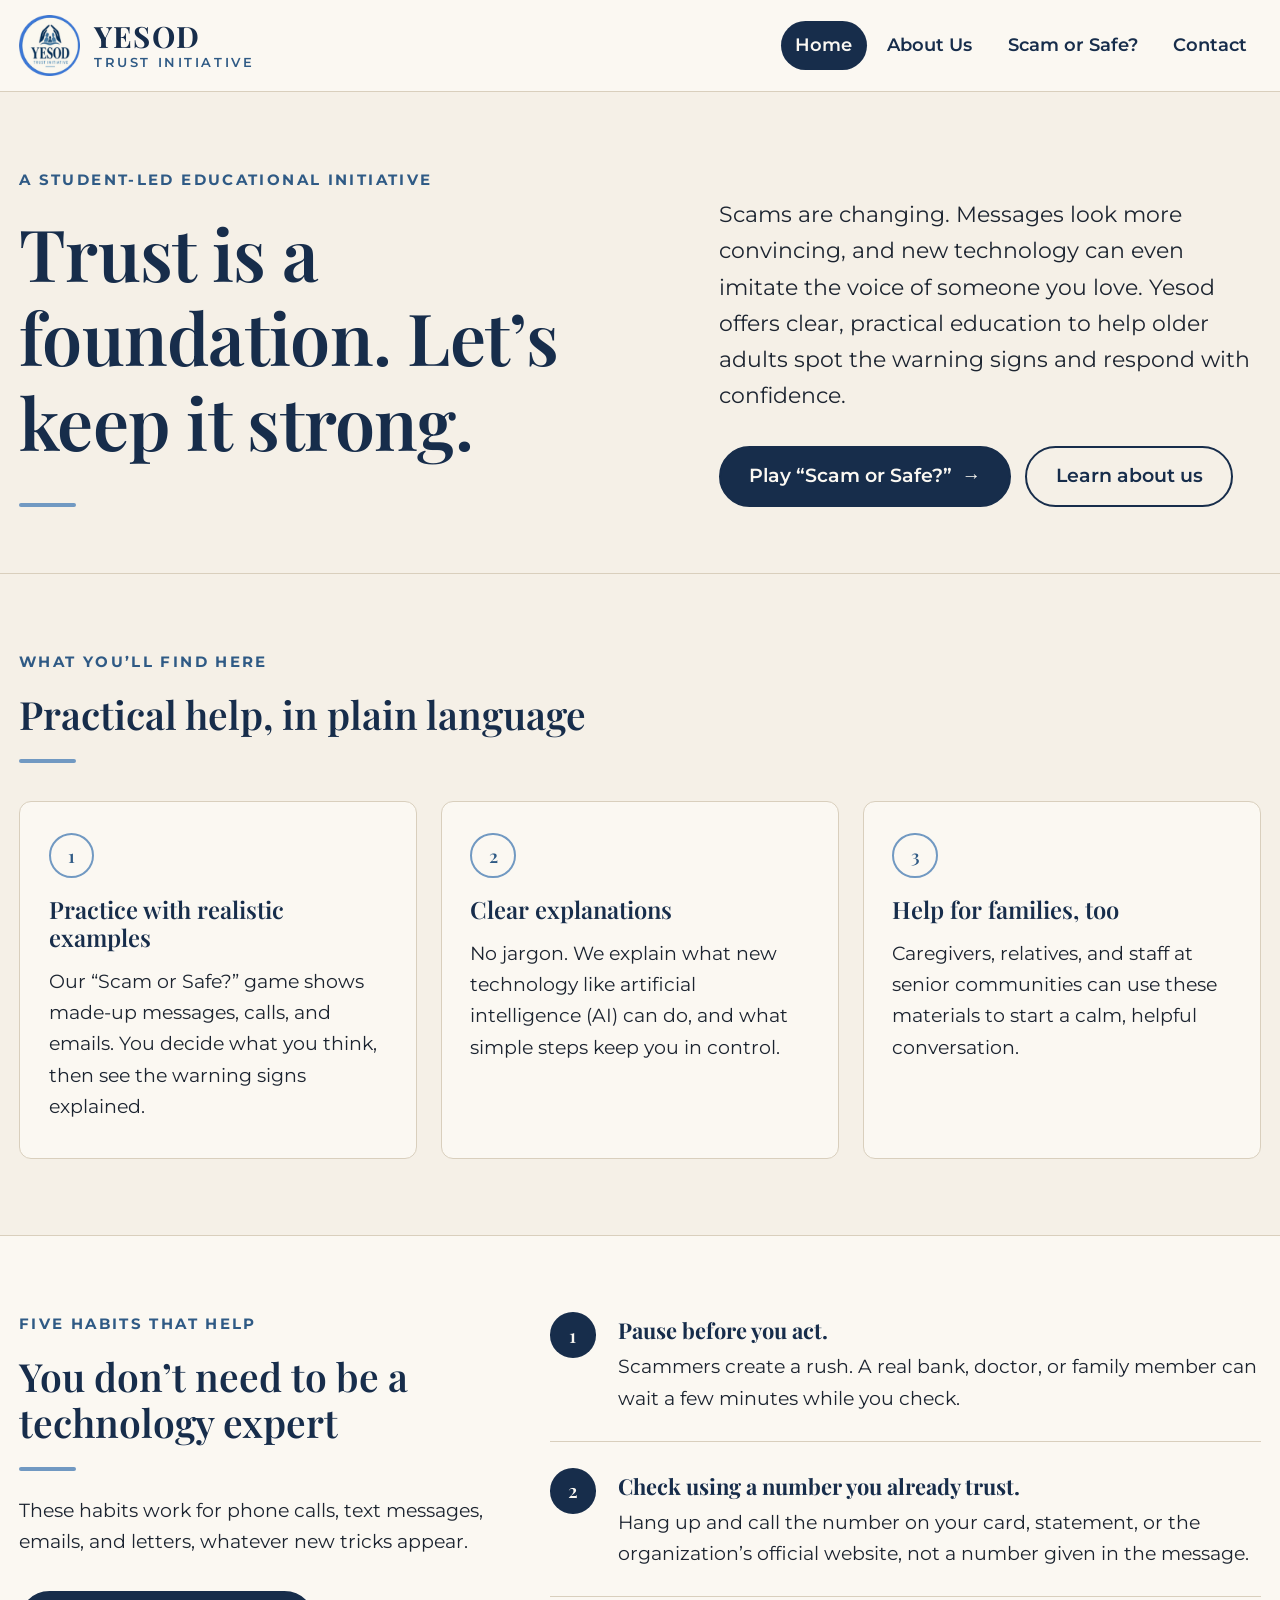
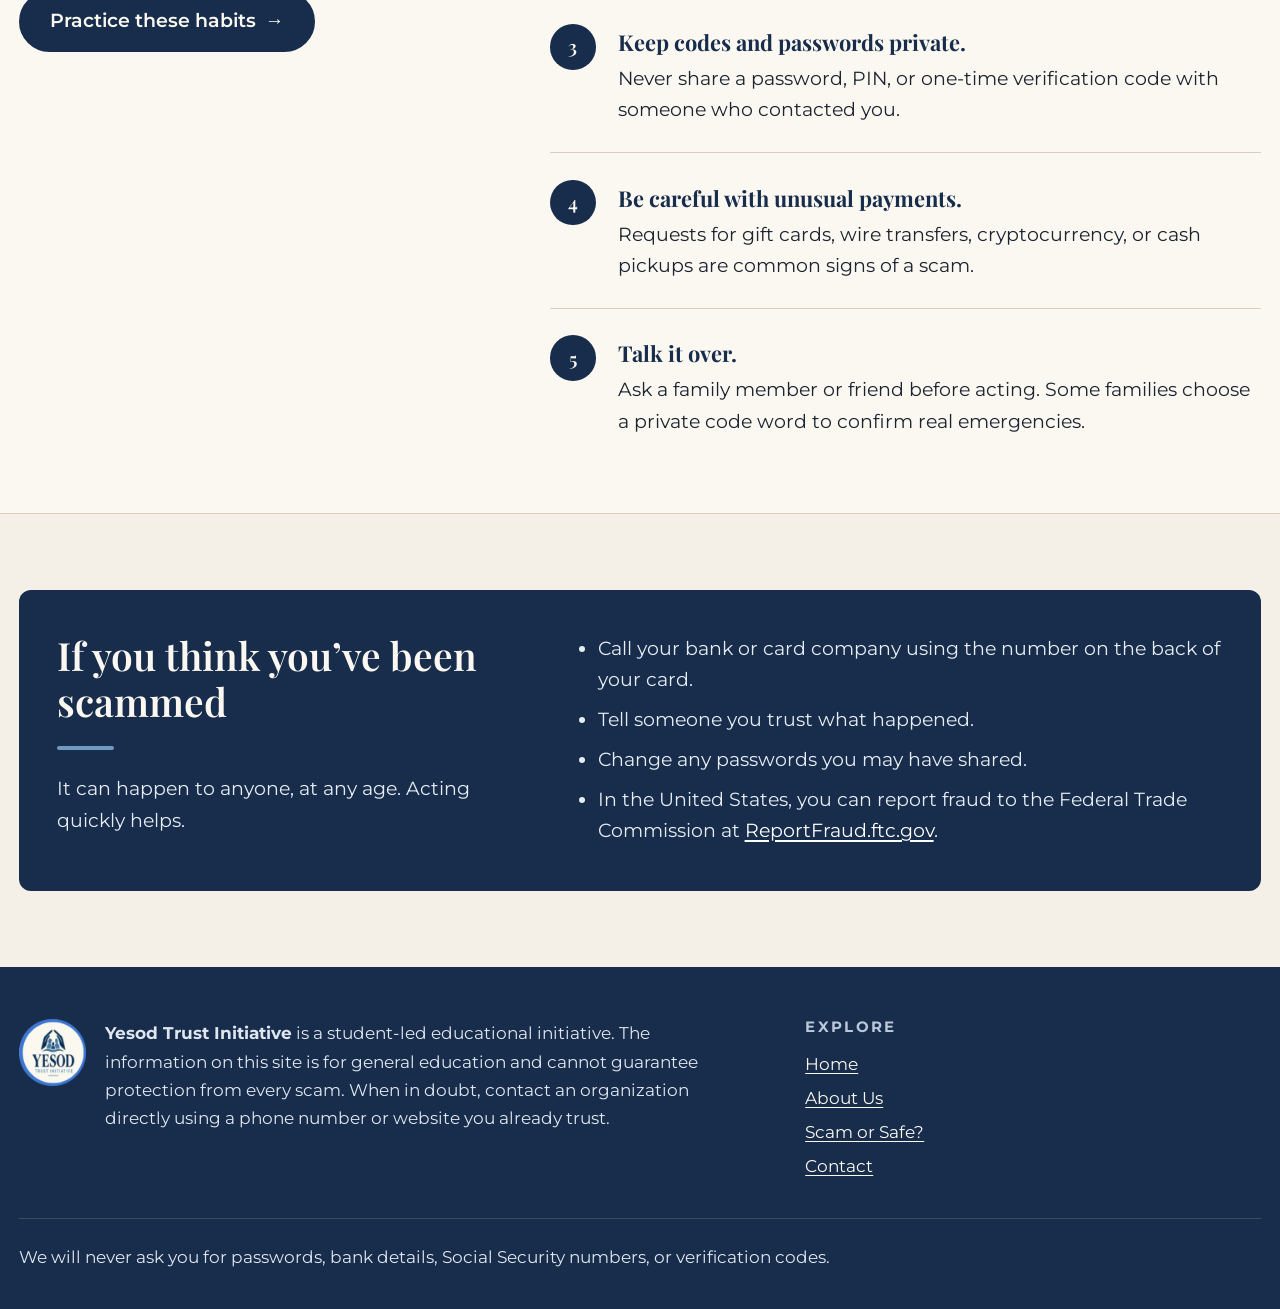
==== commit eb1be835: "Remove large home-page logo; mention Hebrew name origin only on About Co-Authored-By: Claude Opus 5." ====
--- a/index.html
+++ b/index.html
@@ -38,16 +38,14 @@
         <div>
           <p class="eyebrow">A student-led educational initiative</p>
           <h1 class="bar">Trust is a foundation. Let’s keep it strong.</h1>
+        </div>
+        <div class="hero-body">
           <p class="lead">Scams are changing. Messages look more convincing, and new technology can even imitate the voice of someone you love. Yesod offers clear, practical education to help older adults spot the warning signs and respond with confidence.</p>
           <div class="btn-row">
             <a class="btn" href="game.html">Play “Scam or Safe?” <span class="arrow" aria-hidden="true">→</span></a>
             <a class="btn btn-secondary" href="about.html">Learn about us</a>
           </div>
         </div>
-        <figure class="hero-figure">
-          <img class="hero-logo" src="images/logo.png" alt="Yesod Trust Initiative logo: two hands sheltering a family" width="320" height="320">
-          <figcaption><span class="hebrew" lang="he" dir="rtl">יסוד</span><br>Hebrew for “foundation”</figcaption>
-        </figure>
       </div>
     </section>
 
--- a/css/styles.css
+++ b/css/styles.css
@@ -275,64 +275,18 @@
 
 .hero-grid {
   display: grid;
-  grid-template-columns: minmax(0, 1.35fr) minmax(0, 1fr);
-  gap: 3rem;
-  align-items: center;
-}
-
-.hero-figure {
-  position: relative;
-  justify-self: center;
-  margin: 0;
-  text-align: center;
-}
-
-/* Concentric rings behind the logo, echoing its circle */
-.hero-figure::before,
-.hero-figure::after {
-  content: "";
-  position: absolute;
-  left: 50%;
-  top: 9rem;
-  border-radius: 50%;
-  transform: translate(-50%, -50%);
-  pointer-events: none;
-}
-
-.hero-figure::before {
-  width: 22rem;
-  height: 22rem;
-  border: 1px solid var(--rule);
-}
-
-.hero-figure::after {
-  width: 27rem;
-  height: 27rem;
-  border: 1px dashed var(--rule);
-}
-
-.hero-logo {
-  position: relative;
-  z-index: 1;
-  width: 18rem;
-  height: 18rem;
-  border-radius: 50%;
-  box-shadow: 0 18px 40px -18px rgba(23, 45, 75, 0.45);
-}
-
-.hero-figure figcaption {
-  position: relative;
-  z-index: 1;
-  margin-top: 1.4rem;
-  color: var(--muted);
-  font-size: 0.95rem;
-}
-
-.hebrew {
-  font-family: var(--serif);
-  font-size: 1.35rem;
-  color: var(--navy);
-  font-weight: 600;
+  grid-template-columns: minmax(0, 1.15fr) minmax(0, 1fr);
+  gap: 2rem 4rem;
+  align-items: end;
+}
+
+.hero h1 {
+  font-size: clamp(2.3rem, 5.6vw, 3.9rem);
+  margin-bottom: 0;
+}
+
+.hero-body .lead {
+  margin-bottom: 0;
 }
 
 .page-intro {
@@ -589,20 +543,6 @@
   margin-bottom: 0.3rem;
 }
 
-.name-block {
-  display: flex;
-  align-items: center;
-  gap: 1.5rem;
-  flex-wrap: wrap;
-}
-
-.name-block .hebrew-large {
-  font-family: var(--serif);
-  font-size: 3.5rem;
-  line-height: 1;
-  color: var(--navy);
-}
-
 /* ---------- Contact ---------- */
 
 .contact-list {
@@ -1070,11 +1010,6 @@
   .footer-grid {
     grid-template-columns: 1fr;
   }
-  .hero-grid { gap: 2.5rem; }
-  .hero-figure { order: -1; }
-  .hero-figure::after { display: none; }
-  .hero-figure::before { width: 16rem; height: 16rem; top: 6.5rem; }
-  .hero-logo { width: 13rem; height: 13rem; }
   .split-aside { position: static; }
 }
 
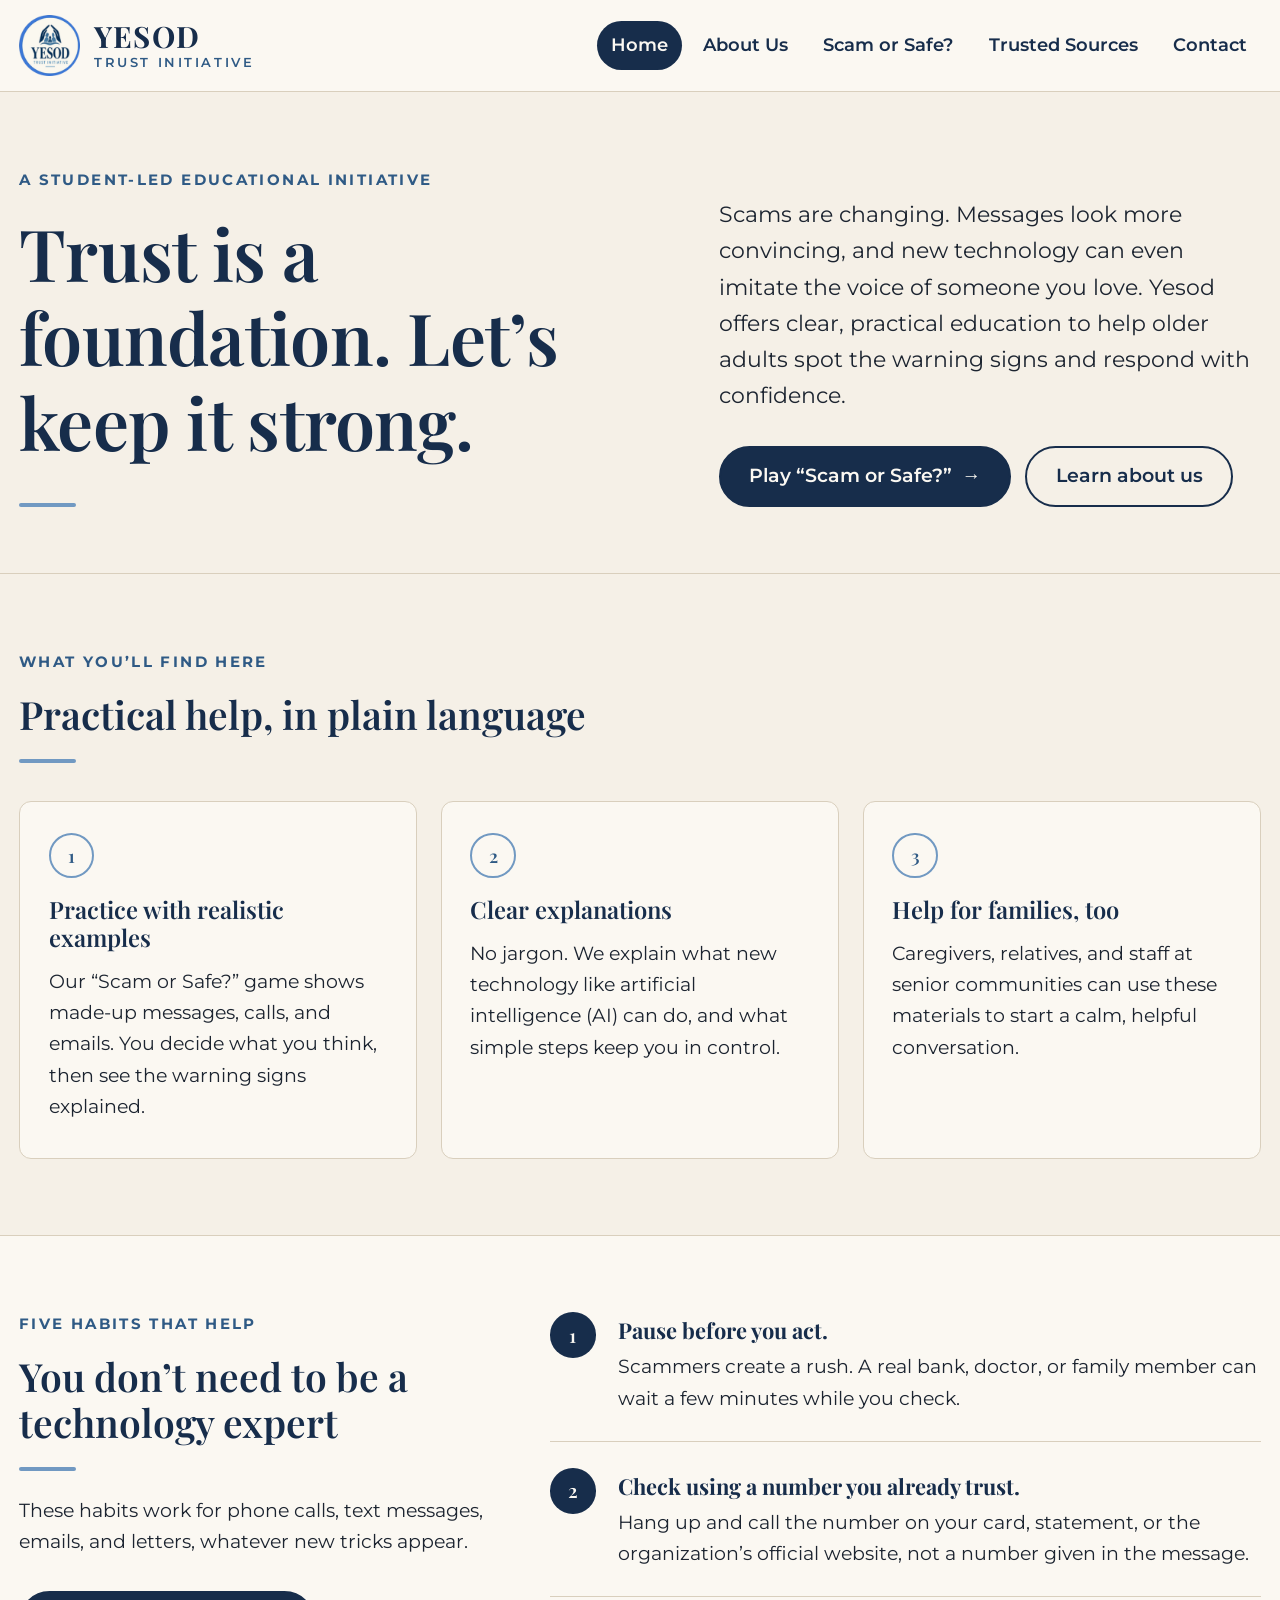
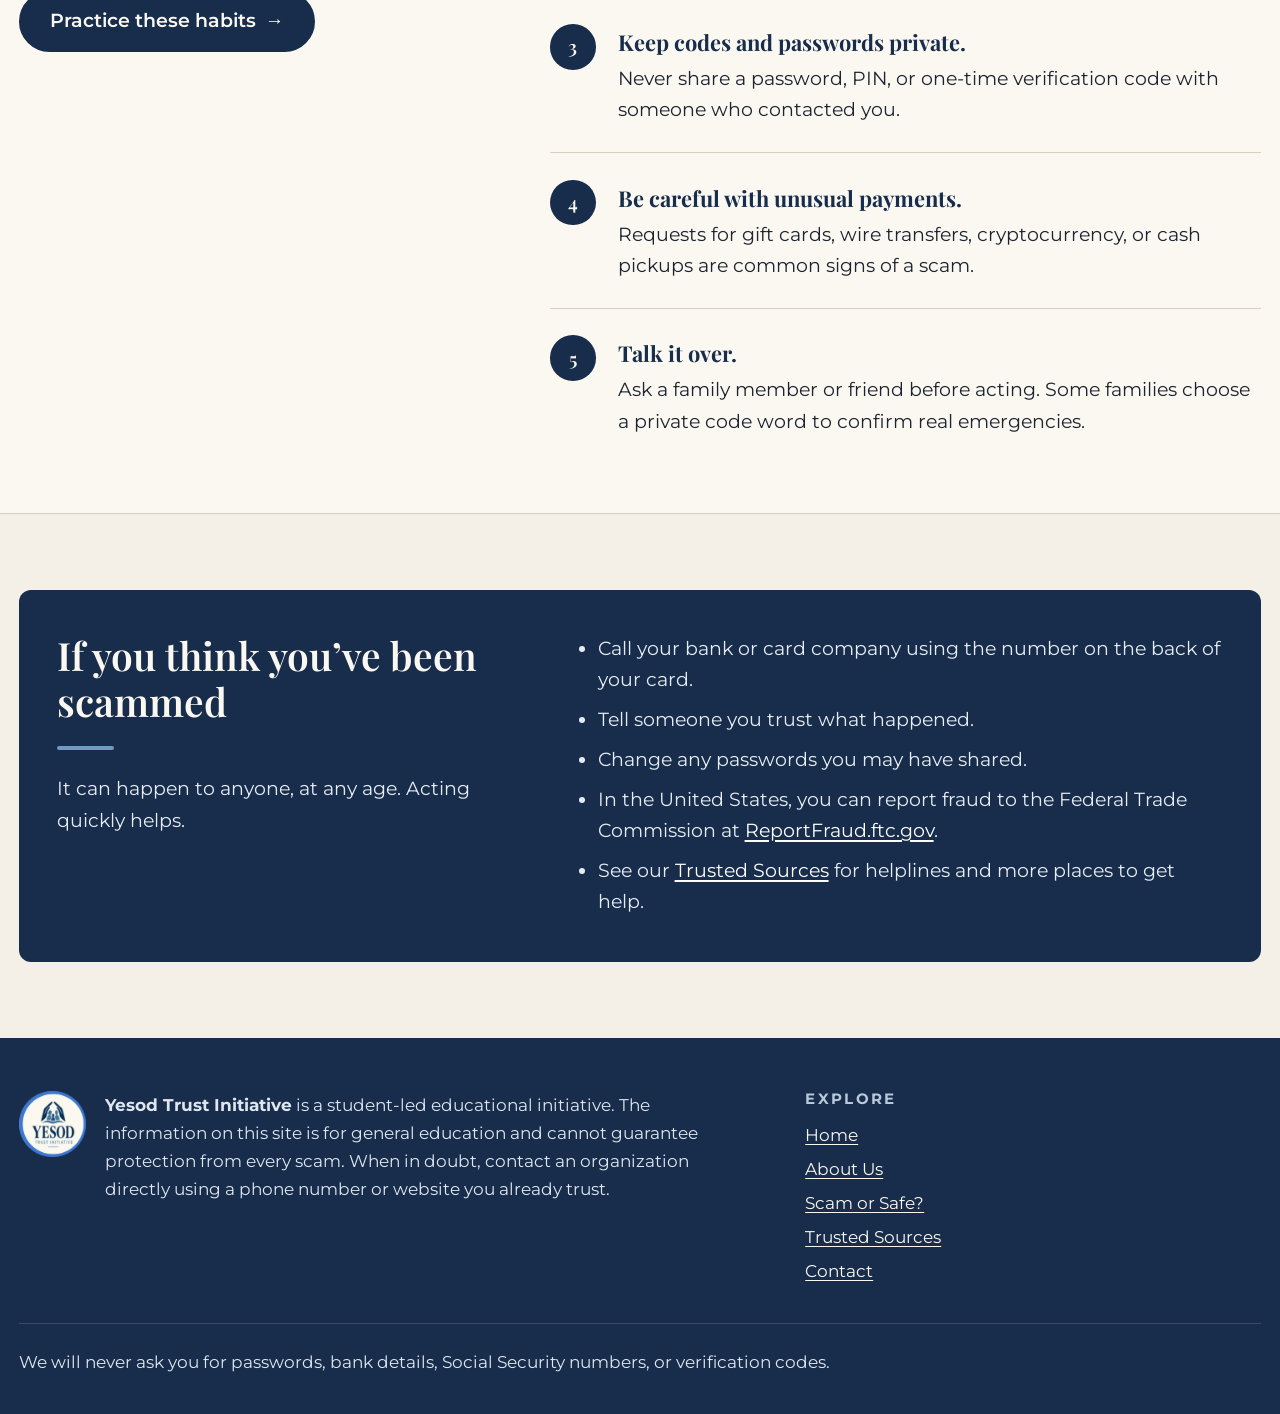
==== commit eb7551f1: "Add Trusted Sources page with verified helplines and reporting links Co-Authored-By: Claude Opus 5.5" ====
--- a/index.html
+++ b/index.html
@@ -26,6 +26,7 @@
           <li><a href="index.html" aria-current="page">Home</a></li>
           <li><a href="about.html">About Us</a></li>
           <li><a href="game.html">Scam or Safe?</a></li>
+          <li><a href="resources.html">Trusted Sources</a></li>
           <li><a href="contact.html">Contact</a></li>
         </ul>
       </nav>
@@ -105,6 +106,7 @@
             <li>Tell someone you trust what happened.</li>
             <li>Change any passwords you may have shared.</li>
             <li>In the United States, you can report fraud to the Federal Trade Commission at <a href="https://reportfraud.ftc.gov/">ReportFraud.ftc.gov</a>.</li>
+            <li>See our <a href="resources.html">Trusted Sources</a> for helplines and more places to get help.</li>
           </ul>
         </div>
       </div>
@@ -124,6 +126,7 @@
             <li><a href="index.html">Home</a></li>
             <li><a href="about.html">About Us</a></li>
             <li><a href="game.html">Scam or Safe?</a></li>
+            <li><a href="resources.html">Trusted Sources</a></li>
             <li><a href="contact.html">Contact</a></li>
           </ul>
         </nav>
--- a/css/styles.css
+++ b/css/styles.css
@@ -543,6 +543,203 @@
   margin-bottom: 0.3rem;
 }
 
+.team {
+  list-style: none;
+  padding: 0;
+  margin: 2rem 0 0;
+  display: flex;
+  flex-wrap: wrap;
+  gap: 2.5rem 4rem;
+}
+
+.team-member {
+  margin: 0;
+  text-align: center;
+  width: 13rem;
+}
+
+.team-photo {
+  display: block;
+  width: 11rem;
+  height: 11rem;
+  margin: 0 auto 1rem;
+  border-radius: 50%;
+  object-fit: cover;
+  border: 4px solid var(--paper);
+  outline: 2px solid var(--soft-blue);
+  box-shadow: var(--shadow);
+}
+
+.team-photo-empty {
+  background: var(--ivory-dark);
+}
+
+.team-member h3 {
+  margin: 0;
+  font-size: 1.3rem;
+  color: var(--navy);
+}
+
+.team-role {
+  margin: 0.2rem 0 0;
+  font-size: 0.78rem;
+  font-weight: 700;
+  letter-spacing: 0.16em;
+  text-transform: uppercase;
+  color: var(--blue-text);
+}
+
+.join-panel {
+  background: var(--navy);
+  color: #e6ecf3;
+  border-radius: var(--radius);
+  padding: 2.5rem 2.25rem;
+  display: grid;
+  grid-template-columns: minmax(0, 1.3fr) minmax(0, 1fr);
+  gap: 2rem 3rem;
+  align-items: center;
+}
+
+.join-panel .eyebrow {
+  color: var(--soft-blue);
+}
+
+.join-panel h2 {
+  color: var(--paper);
+  margin-top: 0;
+}
+
+.join-panel .bar::after {
+  background: var(--soft-blue);
+}
+
+.join-lead {
+  font-family: var(--serif);
+  font-size: 1.35rem;
+  color: var(--paper);
+}
+
+.join-panel :focus-visible {
+  outline-color: var(--paper);
+}
+
+.btn-light {
+  background: var(--paper);
+  border-color: var(--paper);
+  color: var(--navy);
+}
+
+.btn-light:hover {
+  background: var(--ivory-dark);
+  border-color: var(--ivory-dark);
+  color: var(--navy);
+}
+
+.join-roles {
+  list-style: none;
+  padding: 0;
+  margin: 0;
+  display: grid;
+  gap: 0.85rem;
+}
+
+.join-roles li {
+  margin: 0;
+  background: rgba(255, 255, 255, 0.06);
+  border: 1px solid rgba(255, 255, 255, 0.16);
+  border-radius: var(--radius);
+  padding: 1rem 1.2rem;
+  font-size: 0.95rem;
+}
+
+.join-roles strong {
+  display: block;
+  font-family: var(--serif);
+  font-size: 1.1rem;
+  color: var(--paper);
+  margin-bottom: 0.2rem;
+}
+
+@media (max-width: 52rem) {
+  .join-panel { grid-template-columns: 1fr; }
+}
+
+@media (max-width: 30rem) {
+  .team { justify-content: center; }
+  .join-panel { padding: 1.75rem 1.25rem; }
+}
+
+/* ---------- Trusted sources ---------- */
+
+.source-grid {
+  list-style: none;
+  padding: 0;
+  margin: 1.75rem 0 0;
+  display: grid;
+  grid-template-columns: repeat(auto-fill, minmax(19rem, 1fr));
+  gap: 1rem;
+}
+
+.source-card {
+  margin: 0;
+  background: var(--paper);
+  border: 1px solid var(--rule);
+  border-radius: var(--radius);
+  padding: 1.3rem 1.4rem 1.2rem;
+  display: flex;
+  flex-direction: column;
+}
+
+.section-alt .source-card {
+  background: var(--ivory);
+}
+
+.source-card h3 {
+  margin: 0 0 0.4rem;
+  font-size: 1.2rem;
+  color: var(--navy);
+}
+
+.source-card p {
+  margin: 0 0 0.75rem;
+  font-size: 0.95rem;
+}
+
+.source-note {
+  color: var(--muted);
+}
+
+.source-links {
+  margin-top: auto;
+  display: flex;
+  flex-direction: column;
+  gap: 0.35rem;
+}
+
+.source-phone {
+  font-family: var(--serif);
+  font-size: 1.3rem;
+  font-weight: 700;
+  color: var(--navy);
+  text-decoration: none;
+}
+
+.source-phone:hover {
+  text-decoration: underline;
+}
+
+.source-web {
+  font-weight: 600;
+  color: var(--blue-text);
+  overflow-wrap: anywhere;
+}
+
+.checked-note {
+  color: var(--muted);
+  font-size: 0.95rem;
+  margin: 2.5rem 0 0;
+}
+
 /* ---------- Contact ---------- */
 
 .contact-list {
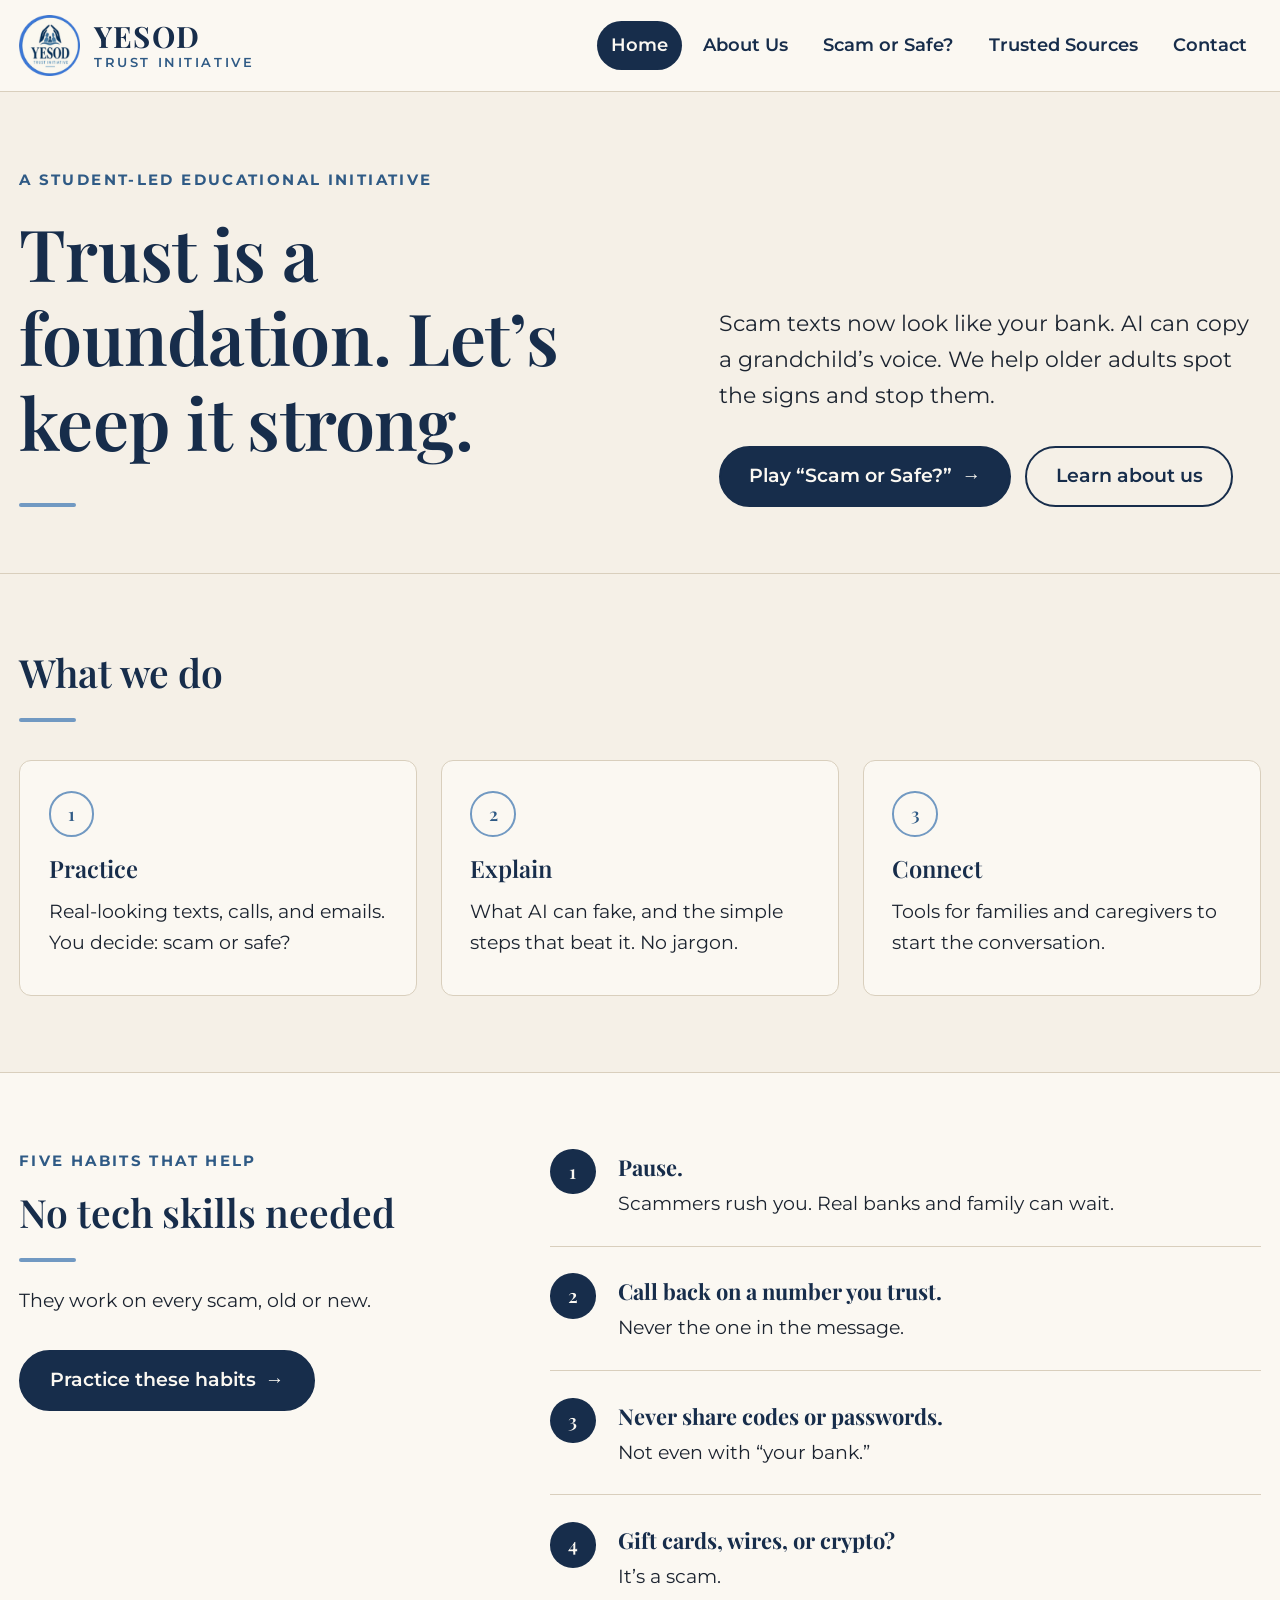
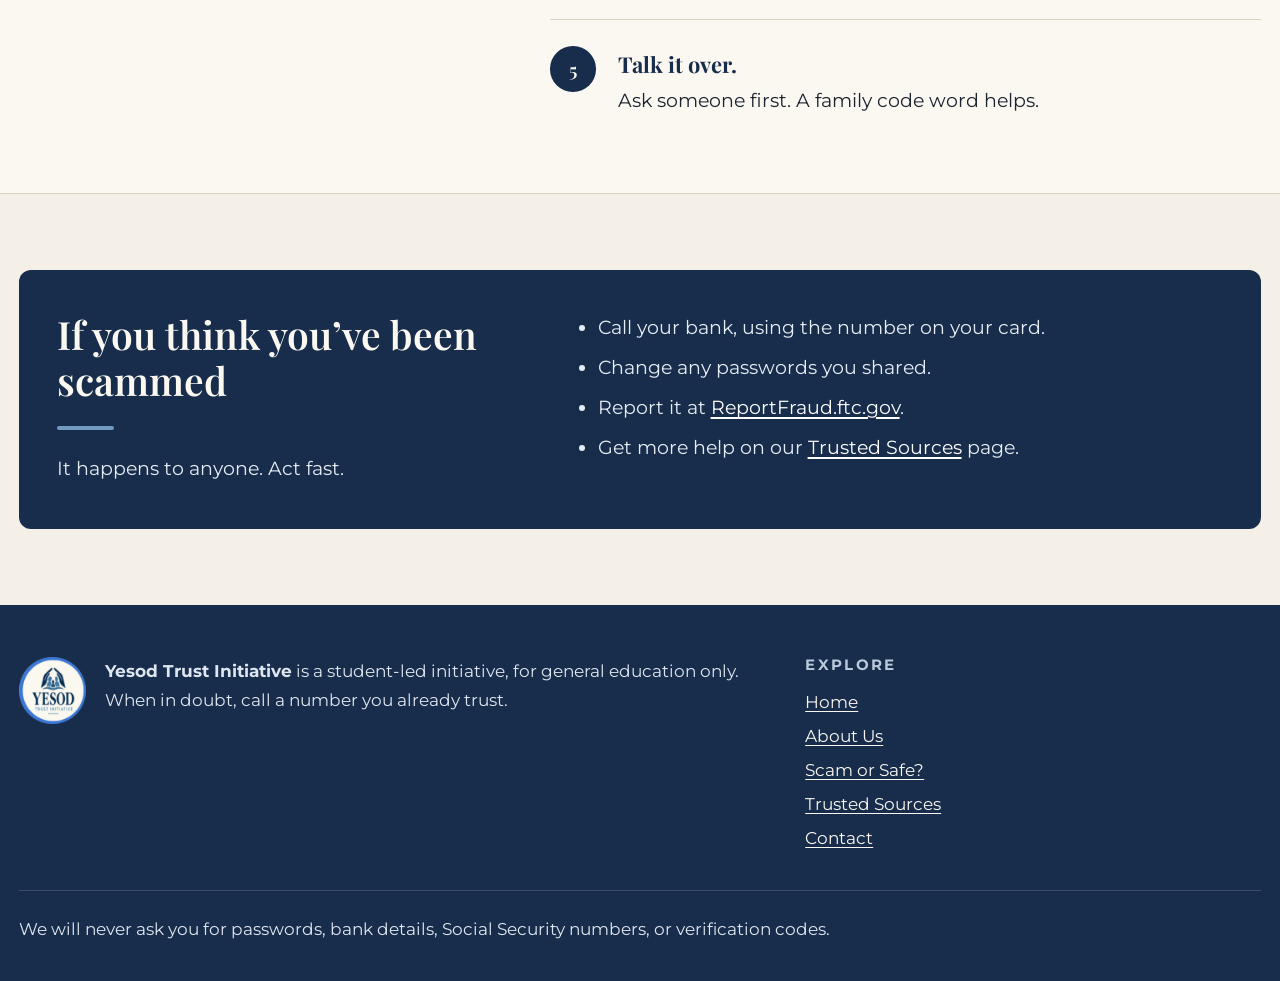
==== commit d8198df8: "Tighten copy across the site (~45% fewer words) Co-Authored-By: Claude Opus 5.5 <noreply@anthropic.c" ====
--- a/index.html
+++ b/index.html
@@ -4,6 +4,13 @@
   <meta charset="utf-8">
   <meta name="viewport" content="width=device-width, initial-scale=1">
   <title>Yesod Trust Initiative</title>
+  <link rel="canonical" href="https://yesodtrust.org/">
+  <meta property="og:type" content="website">
+  <meta property="og:site_name" content="Yesod Trust Initiative">
+  <meta property="og:title" content="Yesod Trust Initiative">
+  <meta property="og:description" content="A student-led educational initiative helping older adults recognize modern scams, understand AI-enabled fraud, and protect the trust between families.">
+  <meta property="og:url" content="https://yesodtrust.org/">
+  <meta property="og:image" content="https://yesodtrust.org/images/logo.png">
   <meta name="description" content="A student-led educational initiative helping older adults recognize modern scams, understand AI-enabled fraud, and protect the trust between families.">
   <link rel="icon" type="image/png" href="images/favicon.png">
   <link rel="preload" href="fonts/playfair-display-latin-wght-normal.woff2" as="font" type="font/woff2" crossorigin>
@@ -41,7 +48,7 @@
           <h1 class="bar">Trust is a foundation. Let’s keep it strong.</h1>
         </div>
         <div class="hero-body">
-          <p class="lead">Scams are changing. Messages look more convincing, and new technology can even imitate the voice of someone you love. Yesod offers clear, practical education to help older adults spot the warning signs and respond with confidence.</p>
+          <p class="lead">Scam texts now look like your bank. AI can copy a grandchild’s voice. We help older adults spot the signs and stop them.</p>
           <div class="btn-row">
             <a class="btn" href="game.html">Play “Scam or Safe?” <span class="arrow" aria-hidden="true">→</span></a>
             <a class="btn btn-secondary" href="about.html">Learn about us</a>
@@ -52,23 +59,22 @@
 
     <section class="section" aria-labelledby="offer-heading">
       <div class="container">
-        <p class="eyebrow">What you’ll find here</p>
-        <h2 id="offer-heading" class="bar">Practical help, in plain language</h2>
+        <h2 id="offer-heading" class="bar">What we do</h2>
         <div class="grid">
           <div class="card">
             <span class="card-num" aria-hidden="true">1</span>
-            <h3>Practice with realistic examples</h3>
-            <p>Our “Scam or Safe?” game shows made-up messages, calls, and emails. You decide what you think, then see the warning signs explained.</p>
+            <h3>Practice</h3>
+            <p>Real-looking texts, calls, and emails. You decide: scam or safe?</p>
           </div>
           <div class="card">
             <span class="card-num" aria-hidden="true">2</span>
-            <h3>Clear explanations</h3>
-            <p>No jargon. We explain what new technology like artificial intelligence (AI) can do, and what simple steps keep you in control.</p>
+            <h3>Explain</h3>
+            <p>What AI can fake, and the simple steps that beat it. No jargon.</p>
           </div>
           <div class="card">
             <span class="card-num" aria-hidden="true">3</span>
-            <h3>Help for families, too</h3>
-            <p>Caregivers, relatives, and staff at senior communities can use these materials to start a calm, helpful conversation.</p>
+            <h3>Connect</h3>
+            <p>Tools for families and caregivers to start the conversation.</p>
           </div>
         </div>
       </div>
@@ -78,18 +84,18 @@
       <div class="container split">
         <div class="split-aside">
           <p class="eyebrow">Five habits that help</p>
-          <h2 id="habits-heading" class="bar">You don’t need to be a technology expert</h2>
-          <p>These habits work for phone calls, text messages, emails, and letters, whatever new tricks appear.</p>
+          <h2 id="habits-heading" class="bar">No tech skills needed</h2>
+          <p>They work on every scam, old or new.</p>
           <div class="btn-row">
             <a class="btn" href="game.html">Practice these habits <span class="arrow" aria-hidden="true">→</span></a>
           </div>
         </div>
         <ol class="habits">
-          <li><strong>Pause before you act.</strong> Scammers create a rush. A real bank, doctor, or family member can wait a few minutes while you check.</li>
-          <li><strong>Check using a number you already trust.</strong> Hang up and call the number on your card, statement, or the organization’s official website, not a number given in the message.</li>
-          <li><strong>Keep codes and passwords private.</strong> Never share a password, PIN, or one-time verification code with someone who contacted you.</li>
-          <li><strong>Be careful with unusual payments.</strong> Requests for gift cards, wire transfers, cryptocurrency, or cash pickups are common signs of a scam.</li>
-          <li><strong>Talk it over.</strong> Ask a family member or friend before acting. Some families choose a private code word to confirm real emergencies.</li>
+          <li><strong>Pause.</strong> Scammers rush you. Real banks and family can wait.</li>
+          <li><strong>Call back on a number you trust.</strong> Never the one in the message.</li>
+          <li><strong>Never share codes or passwords.</strong> Not even with “your bank.”</li>
+          <li><strong>Gift cards, wires, or crypto?</strong> It’s a scam.</li>
+          <li><strong>Talk it over.</strong> Ask someone first. A family code word helps.</li>
         </ol>
       </div>
     </section>
@@ -99,14 +105,13 @@
         <div class="help-panel">
           <div>
             <h2 id="help-heading" class="bar">If you think you’ve been scammed</h2>
-            <p>It can happen to anyone, at any age. Acting quickly helps.</p>
+            <p>It happens to anyone. Act fast.</p>
           </div>
           <ul>
-            <li>Call your bank or card company using the number on the back of your card.</li>
-            <li>Tell someone you trust what happened.</li>
-            <li>Change any passwords you may have shared.</li>
-            <li>In the United States, you can report fraud to the Federal Trade Commission at <a href="https://reportfraud.ftc.gov/">ReportFraud.ftc.gov</a>.</li>
-            <li>See our <a href="resources.html">Trusted Sources</a> for helplines and more places to get help.</li>
+            <li>Call your bank, using the number on your card.</li>
+            <li>Change any passwords you shared.</li>
+            <li>Report it at <a href="https://reportfraud.ftc.gov/">ReportFraud.ftc.gov</a>.</li>
+            <li>Get more help on our <a href="resources.html">Trusted Sources</a> page.</li>
           </ul>
         </div>
       </div>
@@ -118,7 +123,7 @@
       <div class="footer-grid">
         <div class="footer-brand">
           <img src="images/logo.png" alt="" width="64" height="64">
-          <p><strong>Yesod Trust Initiative</strong> is a student-led educational initiative. The information on this site is for general education and cannot guarantee protection from every scam. When in doubt, contact an organization directly using a phone number or website you already trust.</p>
+          <p><strong>Yesod Trust Initiative</strong> is a student-led initiative, for general education only. When in doubt, call a number you already trust.</p>
         </div>
         <nav class="footer-nav" aria-label="Footer">
           <h2>Explore</h2>
--- a/css/styles.css
+++ b/css/styles.css
@@ -724,6 +724,11 @@
   text-decoration: none;
 }
 
+.source-phone .phone-alt {
+  display: inline-block;
+  white-space: nowrap;
+}
+
 .source-phone:hover {
   text-decoration: underline;
 }
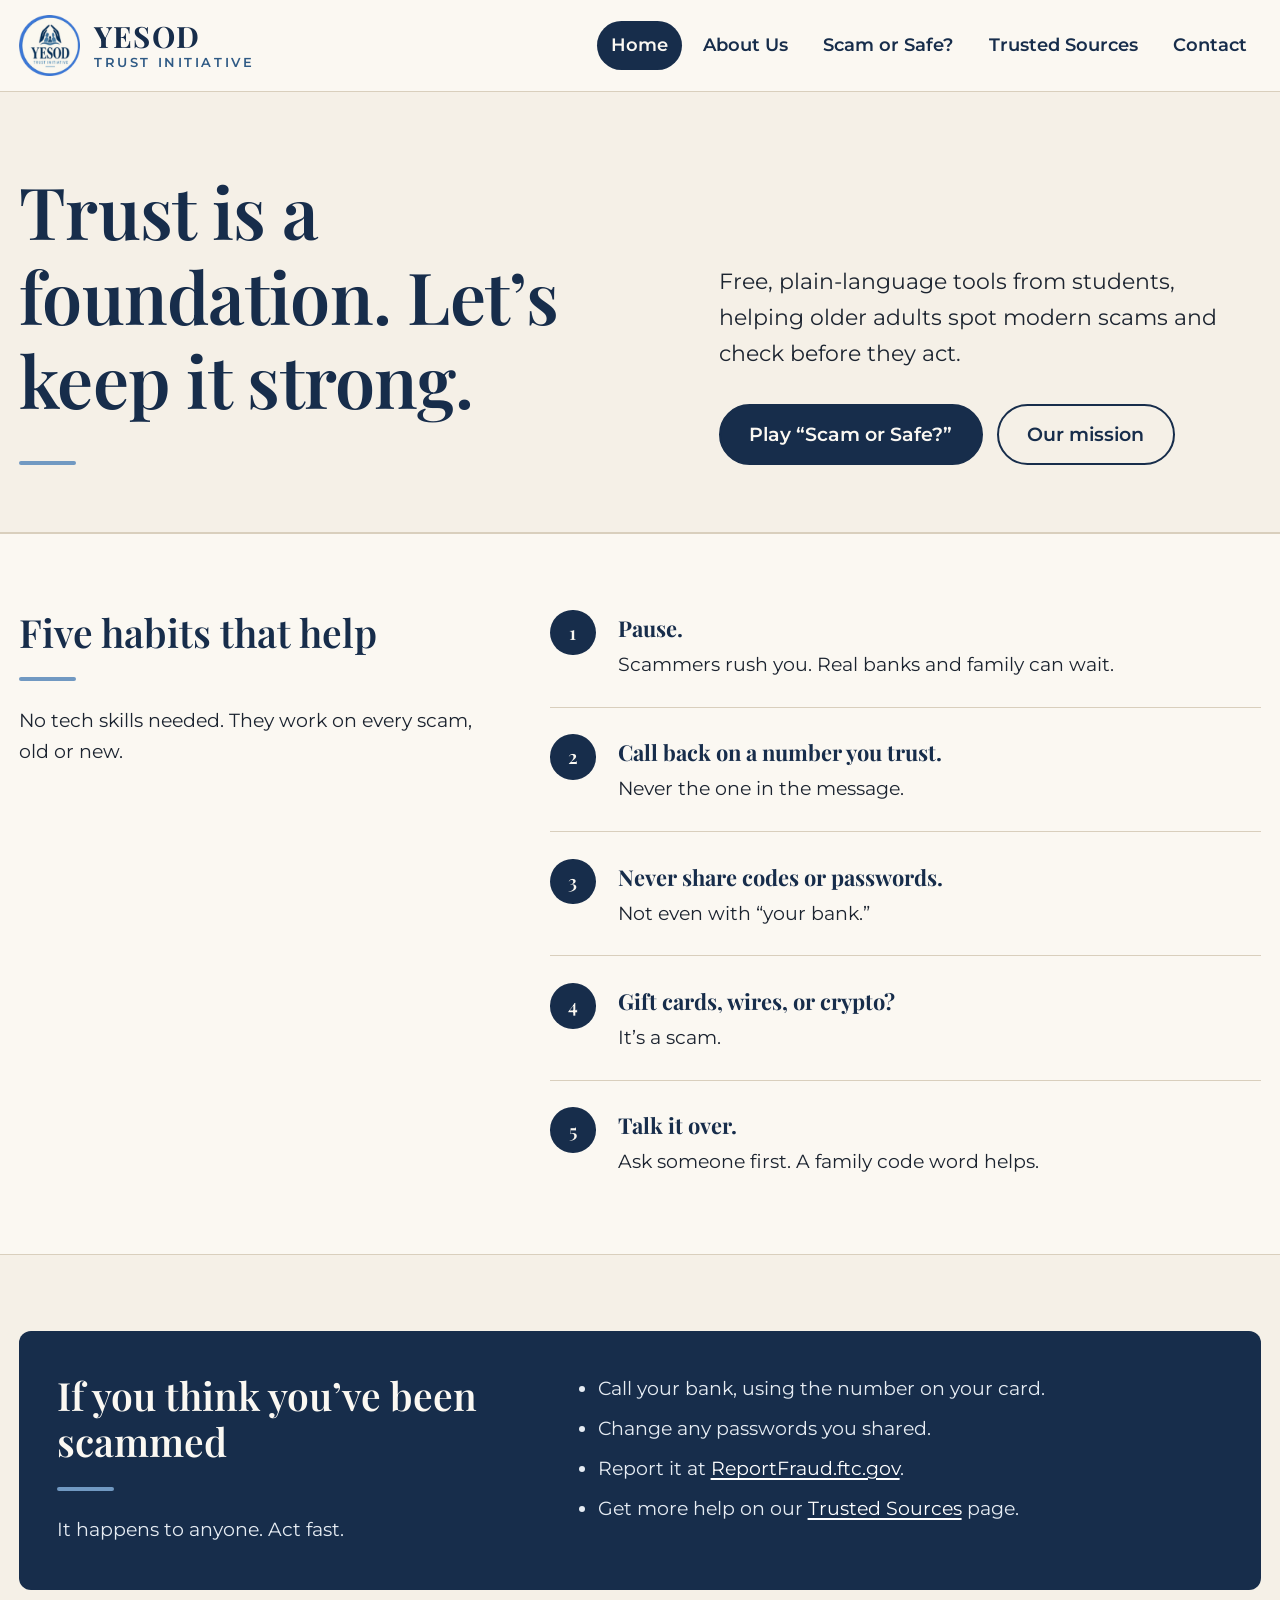
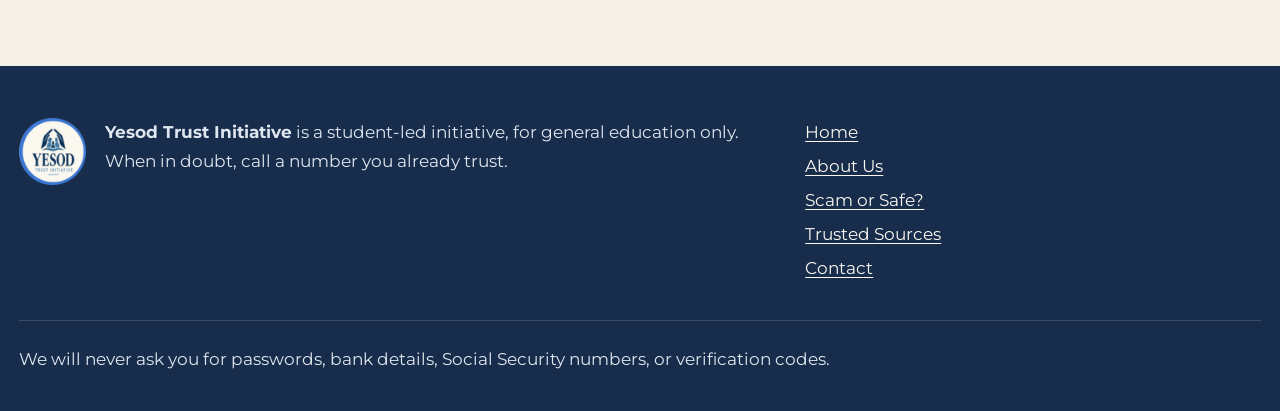
==== commit 5af71ed3: "Make mission the About opening; add teen-movement goal; remove repeated content Co-Authored-By: Clau" ====
--- a/index.html
+++ b/index.html
@@ -43,38 +43,12 @@
   <main id="main">
     <section class="hero">
       <div class="container hero-grid">
-        <div>
-          <p class="eyebrow">A student-led educational initiative</p>
-          <h1 class="bar">Trust is a foundation. Let’s keep it strong.</h1>
-        </div>
+        <h1 class="bar">Trust is a foundation. Let’s keep it strong.</h1>
         <div class="hero-body">
-          <p class="lead">Scam texts now look like your bank. AI can copy a grandchild’s voice. We help older adults spot the signs and stop them.</p>
+          <p class="lead">Free, plain-language tools from students, helping older adults spot modern scams and check before they act.</p>
           <div class="btn-row">
-            <a class="btn" href="game.html">Play “Scam or Safe?” <span class="arrow" aria-hidden="true">→</span></a>
-            <a class="btn btn-secondary" href="about.html">Learn about us</a>
-          </div>
-        </div>
-      </div>
-    </section>
-
-    <section class="section" aria-labelledby="offer-heading">
-      <div class="container">
-        <h2 id="offer-heading" class="bar">What we do</h2>
-        <div class="grid">
-          <div class="card">
-            <span class="card-num" aria-hidden="true">1</span>
-            <h3>Practice</h3>
-            <p>Real-looking texts, calls, and emails. You decide: scam or safe?</p>
-          </div>
-          <div class="card">
-            <span class="card-num" aria-hidden="true">2</span>
-            <h3>Explain</h3>
-            <p>What AI can fake, and the simple steps that beat it. No jargon.</p>
-          </div>
-          <div class="card">
-            <span class="card-num" aria-hidden="true">3</span>
-            <h3>Connect</h3>
-            <p>Tools for families and caregivers to start the conversation.</p>
+            <a class="btn" href="game.html">Play “Scam or Safe?”</a>
+            <a class="btn btn-secondary" href="about.html">Our mission</a>
           </div>
         </div>
       </div>
@@ -83,12 +57,8 @@
     <section class="section section-alt" aria-labelledby="habits-heading">
       <div class="container split">
         <div class="split-aside">
-          <p class="eyebrow">Five habits that help</p>
-          <h2 id="habits-heading" class="bar">No tech skills needed</h2>
-          <p>They work on every scam, old or new.</p>
-          <div class="btn-row">
-            <a class="btn" href="game.html">Practice these habits <span class="arrow" aria-hidden="true">→</span></a>
-          </div>
+          <h2 id="habits-heading" class="bar">Five habits that help</h2>
+          <p>No tech skills needed. They work on every scam, old or new.</p>
         </div>
         <ol class="habits">
           <li><strong>Pause.</strong> Scammers rush you. Real banks and family can wait.</li>
@@ -102,7 +72,7 @@
 
     <section class="section" aria-labelledby="help-heading">
       <div class="container">
-        <div class="help-panel">
+        <div class="help-panel" id="if-scammed">
           <div>
             <h2 id="help-heading" class="bar">If you think you’ve been scammed</h2>
             <p>It happens to anyone. Act fast.</p>
@@ -126,7 +96,6 @@
           <p><strong>Yesod Trust Initiative</strong> is a student-led initiative, for general education only. When in doubt, call a number you already trust.</p>
         </div>
         <nav class="footer-nav" aria-label="Footer">
-          <h2>Explore</h2>
           <ul>
             <li><a href="index.html">Home</a></li>
             <li><a href="about.html">About Us</a></li>
--- a/css/styles.css
+++ b/css/styles.css
@@ -286,6 +286,23 @@
 }
 
 .hero-body .lead {
+  margin-bottom: 0;
+}
+
+.mission {
+  max-width: 44rem;
+  margin-top: 1.75rem;
+}
+
+.mission p {
+  font-family: var(--serif);
+  font-size: clamp(1.3rem, 2.6vw, 1.6rem);
+  line-height: 1.5;
+  color: var(--navy);
+  margin-bottom: 0.8em;
+}
+
+.mission p:last-child {
   margin-bottom: 0;
 }
 
@@ -1220,7 +1237,24 @@
   .choices { grid-template-columns: 1fr; }
   .section { padding: 2.75rem 0; }
   .hero { padding: 2.5rem 0; }
-  .page-intro { padding: 2.25rem 0 2rem; }
+  .mission {
+  max-width: 44rem;
+  margin-top: 1.75rem;
+}
+
+.mission p {
+  font-family: var(--serif);
+  font-size: clamp(1.3rem, 2.6vw, 1.6rem);
+  line-height: 1.5;
+  color: var(--navy);
+  margin-bottom: 0.8em;
+}
+
+.mission p:last-child {
+  margin-bottom: 0;
+}
+
+.page-intro { padding: 2.25rem 0 2rem; }
   .start-card, .scenario, .results { padding: 1.25rem; }
   .help-panel { padding: 1.75rem 1.25rem 0.75rem; }
   .brand img { width: 2.8rem; height: 2.8rem; }
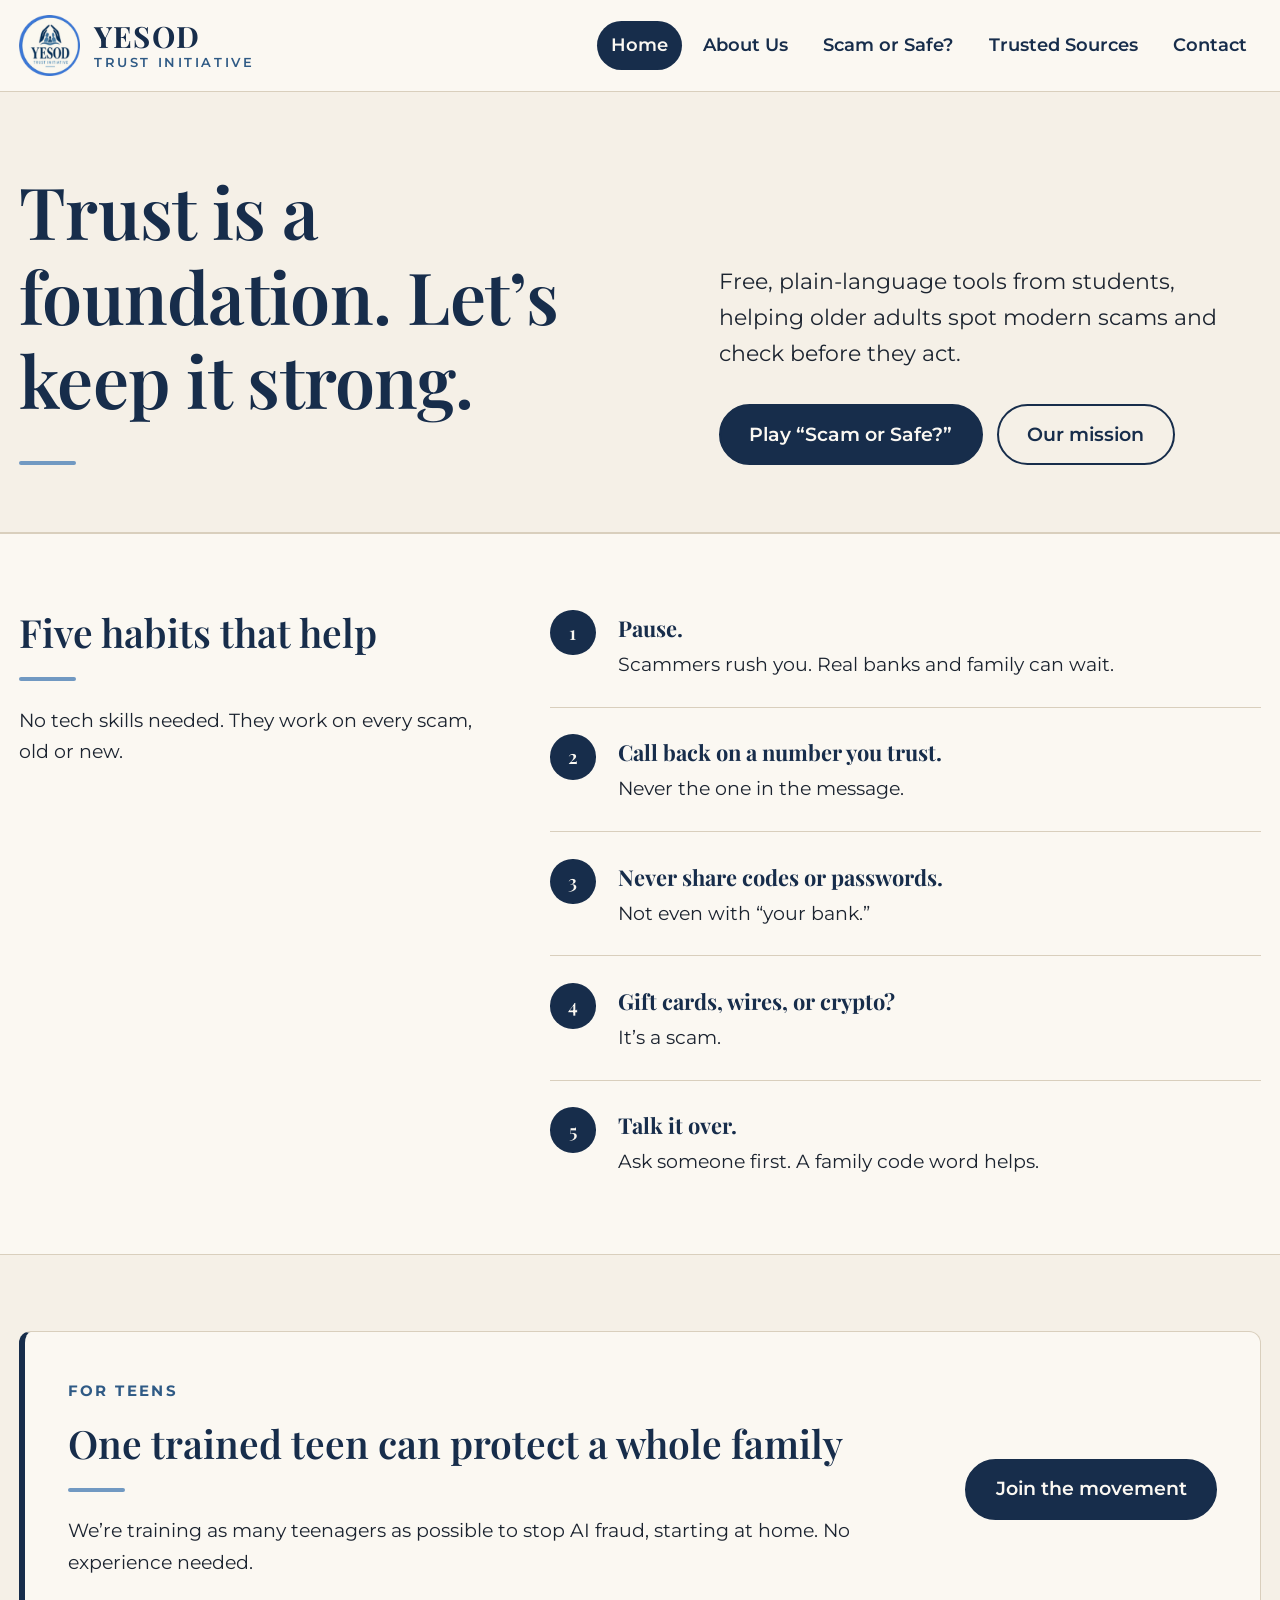
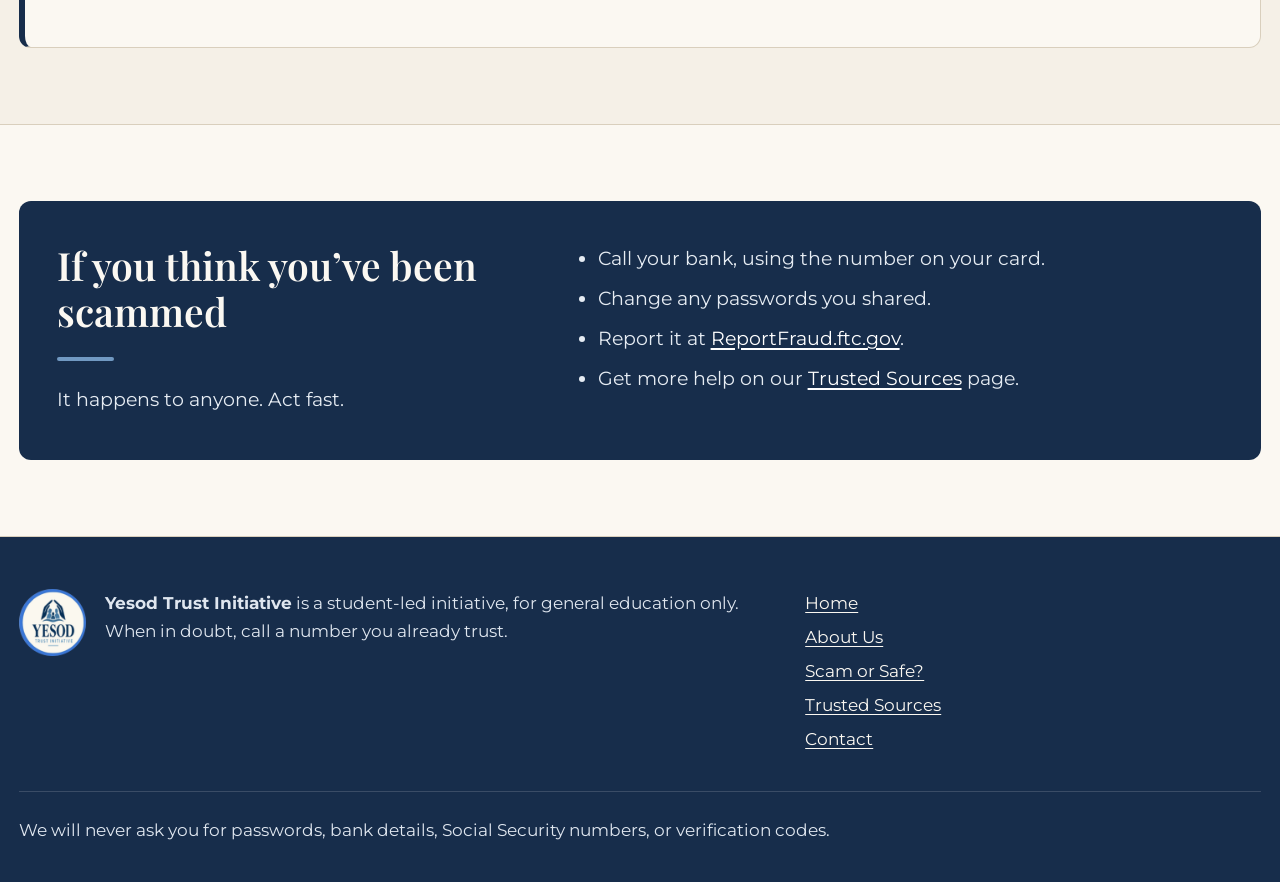
==== commit 8a016b2f: "Audit fixes: teen CTA on home, fix CSS in mobile block, DNC accuracy, meta descriptions Co-Authored-" ====
--- a/index.html
+++ b/index.html
@@ -8,10 +8,10 @@
   <meta property="og:type" content="website">
   <meta property="og:site_name" content="Yesod Trust Initiative">
   <meta property="og:title" content="Yesod Trust Initiative">
-  <meta property="og:description" content="A student-led educational initiative helping older adults recognize modern scams, understand AI-enabled fraud, and protect the trust between families.">
+  <meta property="og:description" content="A student-led movement training teenagers to protect older adults from AI-powered scams. Practice spotting scams, learn five simple habits, and find trusted help.">
   <meta property="og:url" content="https://yesodtrust.org/">
   <meta property="og:image" content="https://yesodtrust.org/images/logo.png">
-  <meta name="description" content="A student-led educational initiative helping older adults recognize modern scams, understand AI-enabled fraud, and protect the trust between families.">
+  <meta name="description" content="A student-led movement training teenagers to protect older adults from AI-powered scams. Practice spotting scams, learn five simple habits, and find trusted help.">
   <link rel="icon" type="image/png" href="images/favicon.png">
   <link rel="preload" href="fonts/playfair-display-latin-wght-normal.woff2" as="font" type="font/woff2" crossorigin>
   <link rel="stylesheet" href="css/styles.css">
@@ -70,7 +70,22 @@
       </div>
     </section>
 
-    <section class="section" aria-labelledby="help-heading">
+    <section class="section" aria-labelledby="teens-heading">
+      <div class="container">
+        <div class="join-panel join-panel-solo">
+          <div>
+            <p class="eyebrow">For teens</p>
+            <h2 id="teens-heading" class="bar">One trained teen can protect a whole family</h2>
+            <p>We’re training as many teenagers as possible to stop AI fraud, starting at home. No experience needed.</p>
+          </div>
+          <div class="btn-row">
+            <a class="btn" href="https://docs.google.com/forms/d/e/1FAIpQLSeAhspvNJf0h5g1RcXhgIFvsYNbbonMnVkhLk0o_ZASKQb0tA/viewform" target="_blank" rel="noopener">Join the movement <span class="visually-hidden">(opens in a new tab)</span></a>
+          </div>
+        </div>
+      </div>
+    </section>
+
+    <section class="section section-alt" aria-labelledby="help-heading">
       <div class="container">
         <div class="help-panel" id="if-scammed">
           <div>
--- a/css/styles.css
+++ b/css/styles.css
@@ -640,6 +640,23 @@
   outline-color: var(--paper);
 }
 
+.join-panel-solo {
+  grid-template-columns: minmax(0, 1fr) auto;
+  background: var(--paper);
+  color: var(--ink);
+  border: 1px solid var(--rule);
+  border-left: 6px solid var(--navy);
+}
+
+.join-panel-solo .eyebrow { color: var(--blue-text); }
+.join-panel-solo h2 { color: var(--navy); }
+.join-panel-solo .bar::after { background: var(--soft-blue); }
+.join-panel-solo :focus-visible { outline-color: var(--navy); }
+
+.join-panel-solo .btn-row {
+  margin: 0;
+}
+
 .btn-light {
   background: var(--paper);
   border-color: var(--paper);
@@ -1237,24 +1254,7 @@
   .choices { grid-template-columns: 1fr; }
   .section { padding: 2.75rem 0; }
   .hero { padding: 2.5rem 0; }
-  .mission {
-  max-width: 44rem;
-  margin-top: 1.75rem;
-}
-
-.mission p {
-  font-family: var(--serif);
-  font-size: clamp(1.3rem, 2.6vw, 1.6rem);
-  line-height: 1.5;
-  color: var(--navy);
-  margin-bottom: 0.8em;
-}
-
-.mission p:last-child {
-  margin-bottom: 0;
-}
-
-.page-intro { padding: 2.25rem 0 2rem; }
+  .page-intro { padding: 2.25rem 0 2rem; }
   .start-card, .scenario, .results { padding: 1.25rem; }
   .help-panel { padding: 1.75rem 1.25rem 0.75rem; }
   .brand img { width: 2.8rem; height: 2.8rem; }
